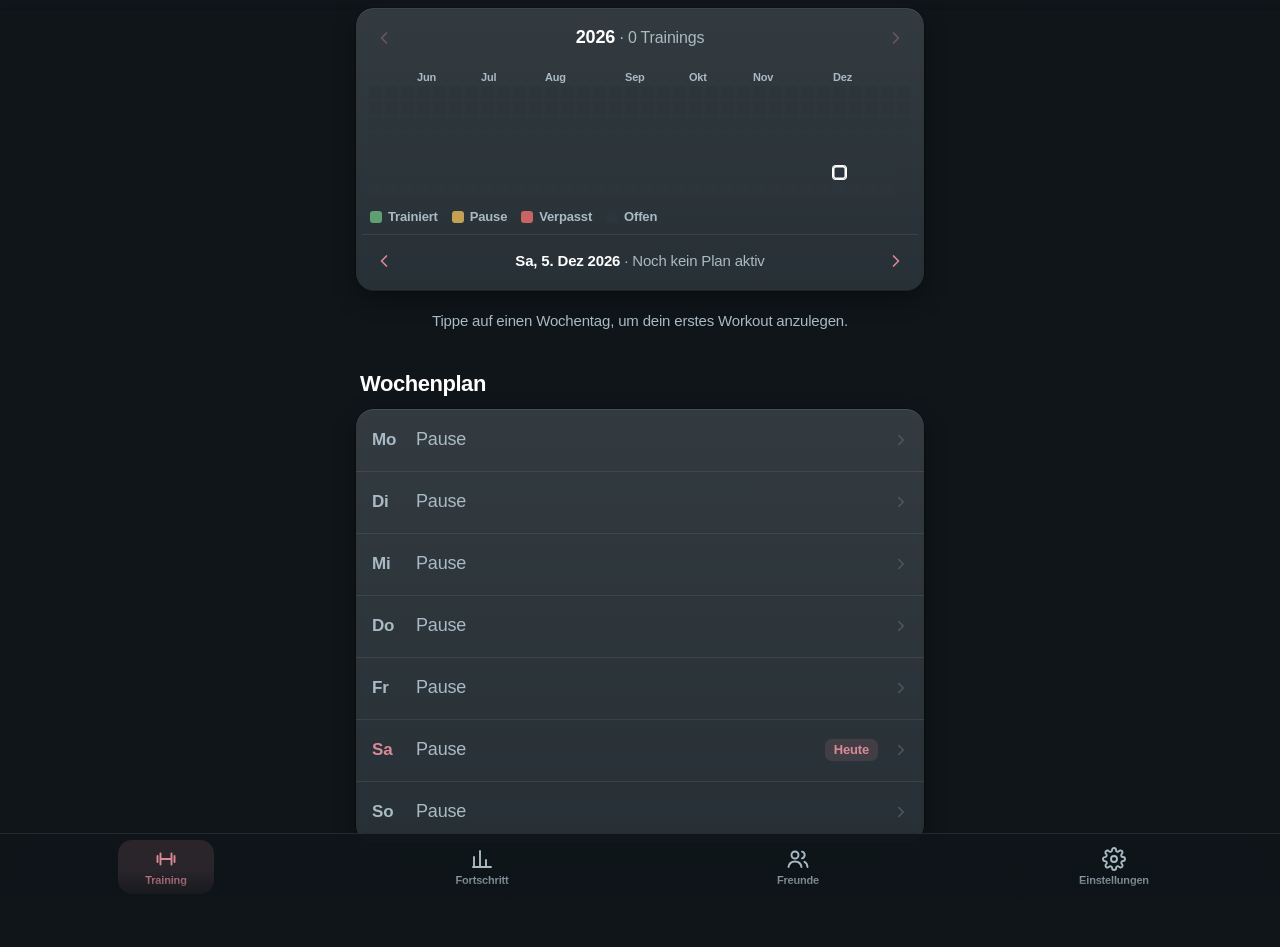
==== index.html @ ae14288f "Gym-App: erste Version (Trainingsplan, Workout, Fortschritt, Freunde, Pausen-Mitteilung) Co-Authored" ====
<!doctype html>
<html lang="de">
<head>
  <meta charset="utf-8">
  <!-- viewport-fit=cover: Inhalt bis unter Notch/Home-Indicator, Abstände per safe-area-inset -->
  <meta name="viewport" content="width=device-width, initial-scale=1, viewport-fit=cover, interactive-widget=resizes-content">
  <title>Gym</title>
  <meta name="description" content="Trainingsplan, Workout-Tracker und Jahresübersicht fürs Fitnessstudio.">
  <meta name="theme-color" content="#0f1519">

  <!-- PWA / iOS -->
  <link rel="manifest" href="manifest.json">
  <meta name="apple-mobile-web-app-capable" content="yes">
  <meta name="mobile-web-app-capable" content="yes">
  <meta name="apple-mobile-web-app-status-bar-style" content="black-translucent">
  <meta name="apple-mobile-web-app-title" content="Gym">
  <link rel="apple-touch-icon" href="icons/apple-touch-icon.png">
  <link rel="icon" type="image/png" sizes="192x192" href="icons/icon-192.png">

  <link rel="stylesheet" href="css/style.css">
</head>
<body>
  <div id="app"></div>
  <div id="sheet" hidden></div>
  <div id="modal" hidden></div>
  <div id="toast" role="status" aria-live="polite"></div>

  <noscript>Diese App braucht JavaScript.</noscript>
  <script type="module" src="js/app.js"></script>
</body>
</html>
---- css/style.css ----
/* =============================================================
   style.css – "Gym": ruhig, präzise, hochwertig (v3)

   Gestaltungsregeln
   - Ein Werkzeug fürs Training, kein Spiel: Neutrale Flächen tragen,
     Farbe nur mit Bedeutung (Weinrot = Hauptaktion, gedämpftes
     Grün/Ocker/Rot = Tagesstatus, Bernstein = Streak).
   - Glas mit feiner heller Lichtkante statt satter Farbflächen.
   - Systemschrift (SF Pro), Gewichte 500/600/700 – nie Heavy.
     Zahlen tabellarisch, damit nichts springt.
   - Bewegung nur mit Zweck: Öffnen aus dem Element, Wischen folgt
     dem Finger. Kein Federn, kein Konfetti.
   - Dynamic Type (rem), Tippflächen ≥ 44 pt, Reduced Motion beachtet.
   ============================================================= */

/* ---------- Tokens ---------- */
:root {
  --bg: #0f1519;
  --surface: #222b31;
  --surface-2: #2e383f;
  --border: #2e3a41;          /* Button-Unterkanten, Rahmen von Eingaben */
  --border-strong: #4a5a63;
  --hairline: rgba(255, 255, 255, 0.09);
  --separator: rgba(255, 255, 255, 0.08);
  --card-light: inset 0 1px 0 rgba(255, 255, 255, 0.11), inset 0 -1px 0 rgba(0, 0, 0, 0.22), 0 0 0 0.5px rgba(0, 0, 0, 0.45), 0 8px 24px rgba(0, 0, 0, 0.32);
  --glass-card: linear-gradient(180deg, rgba(255, 255, 255, 0.075), rgba(255, 255, 255, 0.025)), var(--surface);
  --text: #ffffff;
  --muted: #a9bac4;           /* 8,0:1 auf --surface */
  --placeholder: #8da0ab;

  --accent: #d98a97;          /* mattes Altrosa: Text/Linien/Icons, 6,2:1 auf --surface */
  --accent-fill: #8a3342;     /* mattes Weinrot: Hauptaktionen (weiße Schrift 8:1) */
  --accent-lip: #5e1f2b;      /* Unterkante */
  --accent-soft: rgba(217, 138, 151, 0.14);
  --on-accent: #ffffff;

  --streak: #d99a4e;
  --streak-lip: #a8743a;
  --freeze: #7fa9cf;
  --green: #5f9f72;
  --green-lip: #4a805b;
  --yellow: #c4a052;
  --red: #c86464;
  --empty: #2b353b;

  --font: -apple-system, BlinkMacSystemFont, "SF Pro Text", "Helvetica Neue", Arial, sans-serif;
  --font-num: -apple-system, BlinkMacSystemFont, "SF Pro Display", "Helvetica Neue", Arial, sans-serif;

  --cell: 13px;
  --radius: 12px;
  --radius-lg: 18px;
  --tap: 44px;
  --margin: 16px;
  --display-radius: 46px;
  --ease-out: cubic-bezier(0.23, 1, 0.32, 1);
  --ease-drawer: cubic-bezier(0.32, 0.72, 0, 1);
  --ease-bounce: cubic-bezier(0.34, 1.56, 0.64, 1);

  --safe-top: env(safe-area-inset-top, 0px);
  --safe-bottom: env(safe-area-inset-bottom, 0px);
  color-scheme: dark;
}
@media (prefers-contrast: more) {
  :root { --muted: #d6e0e6; --border: #6a7f8a; --separator: #556670; }
}

/* ---------- Grundlagen ---------- */
html { font-size: 17px; font: -apple-system-body; } /* Dynamic Type auf iOS */
* { box-sizing: border-box; -webkit-tap-highlight-color: transparent; }
html, body { margin: 0; background: var(--bg); color: var(--text); -webkit-text-size-adjust: 100%; overscroll-behavior-x: none; overscroll-behavior-y: auto; overflow-x: clip; }
body { font-family: var(--font); font-size: 1rem; font-weight: 500; line-height: 1.3; letter-spacing: -0.01em; min-height: 100dvh; touch-action: manipulation; }
button, input { font: inherit; color: inherit; letter-spacing: inherit; }
button { background: none; border: 0; padding: 0; cursor: pointer; }
button:disabled { opacity: 0.35; cursor: default; }
button, label.btn, .cell { -webkit-user-select: none; user-select: none; -webkit-touch-callout: none; touch-action: manipulation; }
input { font-size: max(16px, 1rem); caret-color: var(--accent); }
::selection { background: var(--accent-soft); color: var(--text); }
:focus-visible { outline: 2px solid var(--accent); outline-offset: 2px; }
h1, h2, h3, p { margin: 0; }
svg { flex-shrink: 0; }
.muted { color: var(--muted); }
.small { font-size: 0.882rem; }
.center-text { text-align: center; }
.hint { color: var(--muted); font-size: 0.882rem; text-align: center; padding: 4px 8px 16px; }
#app { position: relative; z-index: 1; background: var(--bg); min-height: 100dvh; transition: transform 220ms var(--ease-out); }
/* Vorheriger Bildschirm unter der App, während vom Rand zurückgewischt wird */
.under { position: fixed; inset: 0; z-index: 0; overflow: hidden; background: var(--bg); pointer-events: none; }
/* Offenes Fenster: Seite dahinter scrollt nicht mit */
html.sheet-open, html.sheet-open body, html.edge-lock, html.edge-lock body { overflow: hidden; }
#app.edge-dragging { transition: none; clip-path: inset(0 round var(--display-radius)); }
#app[style*="translateX"] { clip-path: inset(0 round var(--display-radius)); }

/* Bildschirmränder verschwimmen weich statt harter Balken */
body::before, body::after { content: ""; position: fixed; left: 0; right: 0; z-index: 9; pointer-events: none; }
body::before {
  top: 0; height: calc(var(--safe-top) + 10px);
  background: linear-gradient(to bottom, rgba(15, 21, 25, 0.92) 40%, rgba(15, 21, 25, 0));
  -webkit-backdrop-filter: blur(8px); backdrop-filter: blur(8px);
  -webkit-mask-image: linear-gradient(to bottom, #000 50%, transparent); mask-image: linear-gradient(to bottom, #000 50%, transparent);
}
body::after { bottom: 0; height: calc(var(--safe-bottom) + 30px); z-index: 4; background: linear-gradient(to top, rgba(15, 21, 25, 0.85), rgba(15, 21, 25, 0)); }

/* ---------- Layout ---------- */
.content { padding: 8px var(--margin) calc(32px + var(--safe-bottom)); max-width: 600px; margin: 0 auto; }
.content.no-title { padding-top: calc(var(--safe-top) + 8px); }
.content.has-footer { padding-bottom: calc(118px + var(--safe-bottom)); }
.content.has-footer-lg { padding-bottom: calc(176px + var(--safe-bottom)); }
.content.has-tabbar { padding-bottom: calc(104px + var(--safe-bottom)); }
.content.has-tabbar.has-bar { padding-bottom: calc(176px + var(--safe-bottom)); }

.topbar {
  position: sticky; top: 0; z-index: 5; display: grid; grid-template-columns: 1fr auto 1fr; align-items: center; gap: 8px;
  min-height: calc(62px + var(--safe-top)); padding: var(--safe-top) 14px 0; background: rgba(15, 21, 25, 0.82);
  -webkit-backdrop-filter: blur(20px) saturate(1.6); backdrop-filter: blur(20px) saturate(1.6); border-bottom: 0.5px solid var(--hairline);
}
.topbar-mid { font-weight: 700; font-size: 1.059rem; text-align: center; flex: 1; white-space: nowrap; overflow: hidden; text-overflow: ellipsis; }
.topbar > :first-child { justify-self: start; }
.topbar > :last-child { justify-self: end; }
.topbar-spacer { min-width: 44px; }
.topbar .text-btn { min-width: 96px; }
.topbar .text-btn:last-child { justify-content: flex-end; }

.bottom {
  position: fixed; left: 0; right: 0; bottom: 0; z-index: 5; display: flex; flex-direction: column; gap: 10px;
  padding: 14px var(--margin) calc(10px + var(--safe-bottom)); background: rgba(15, 21, 25, 0.86);
  -webkit-backdrop-filter: blur(20px) saturate(1.6); backdrop-filter: blur(20px) saturate(1.6); border-top: 0.5px solid var(--hairline);
}
.bottom > * { width: 100%; max-width: 568px; margin: 0 auto; }

/* Karten: Rand statt Schatten */
.card, .week, .ex-row, .tile, .sum-list, .stats div {
  background: var(--glass-card); border: 0; border-radius: var(--radius-lg); box-shadow: var(--card-light);
}
.card { padding: 16px; margin-bottom: 16px; }
.card-head { display: flex; align-items: baseline; justify-content: space-between; gap: 8px; margin-bottom: 12px; flex-wrap: wrap; }
.card-head h2 { font-size: 1.176rem; font-weight: 700; letter-spacing: -0.02em; }
.section-title, .group-header { font-size: 1.294rem; font-weight: 700; letter-spacing: -0.02em; color: var(--text); margin: 24px 4px 10px; }
.section-title.first { margin: 0 0 10px; }
.label { display: block; font-size: 0.824rem; font-weight: 600; color: var(--muted); margin: 16px 4px 8px; }

/* ---------- Buttons: Glas mit weißer Lichtkante ----------
   Hebt sich durch Licht vom Hintergrund ab (helle Kante oben links,
   Gegenschein unten rechts), nicht durch eine 3D-Unterkante.
   Beim Tippen: leicht größer + Aufleuchten an der Fingerstelle (--x/--y). */
.btn, .more-toggle, .chip, .active-bar {
  position: relative; isolation: isolate;
  transition: transform 260ms var(--ease-out), box-shadow 220ms ease, filter 160ms ease;
}
.btn {
  display: inline-flex; align-items: center; justify-content: center; gap: 8px;
  min-height: 48px; padding: 0 20px; border-radius: 999px;
  font-weight: 600; font-size: 1.059rem; letter-spacing: -0.01em; color: var(--text);
  background: linear-gradient(180deg, rgba(255, 255, 255, 0.12), rgba(255, 255, 255, 0.04));
  box-shadow: inset 0 1px 1px rgba(255, 255, 255, 0.14), 0 8px 22px rgba(0, 0, 0, 0.35);
}
/* Lichtkante: 1-px-Verlaufsrand */
.btn::before, .more-toggle::before, .chip::before, .active-bar::before {
  content: ""; position: absolute; inset: 0; border-radius: inherit; padding: 1px; pointer-events: none;
  background: linear-gradient(145deg, rgba(255, 255, 255, 0.55) 0%, rgba(255, 255, 255, 0.12) 28%, rgba(255, 255, 255, 0.03) 55%, rgba(255, 255, 255, 0.08) 78%, rgba(255, 255, 255, 0.32) 100%);
  -webkit-mask: linear-gradient(#000 0 0) content-box, linear-gradient(#000 0 0); -webkit-mask-composite: xor;
          mask: linear-gradient(#000 0 0) content-box exclude, linear-gradient(#000 0 0);
}
/* Aufleuchten an der Fingerstelle */
.btn::after, .more-toggle::after, .chip::after, .active-bar::after {
  content: ""; position: absolute; inset: 0; border-radius: inherit; pointer-events: none; opacity: 0;
  background: radial-gradient(circle at var(--x, 50%) var(--y, 50%), rgba(255, 255, 255, 0.26), rgba(255, 255, 255, 0.06) 40%, rgba(255, 255, 255, 0) 72%);
  transition: opacity 480ms ease-out;
}
.btn.pressed, .more-toggle.pressed, .chip.pressed, .active-bar.pressed { transform: scale(1.02); transition: transform 140ms var(--ease-out); }
.btn.pressed::after, .more-toggle.pressed::after, .chip.pressed::after, .active-bar.pressed::after { opacity: 1; transition: opacity 60ms ease-out; }
.btn.pressed::before, .more-toggle.pressed::before, .chip.pressed::before { filter: brightness(1.5); }
/* Hauptaktion: Bordeaux-Glas mit derselben weißen Lichtkante */
.btn.primary { color: var(--on-accent); background: linear-gradient(180deg, #974050 0%, var(--accent-fill) 100%);
  box-shadow: inset 0 1px 1px rgba(255, 255, 255, 0.3), 0 8px 22px rgba(0, 0, 0, 0.35); }
.btn.primary.pressed { box-shadow: inset 0 1px 1px rgba(255, 255, 255, 0.4), 0 0 24px rgba(217, 138, 151, 0.28); }
.btn.ghost { background: transparent; box-shadow: none; color: var(--muted); font-size: 1rem; }
.btn.ghost::before { display: none; }
.btn.ghost.pressed { transform: scale(0.97); color: var(--text); }
.btn.nocaps { font-variant-numeric: tabular-nums; }
.btn.danger, .btn.ghost.danger { color: var(--red); }
.btn.big { min-height: 54px; width: 100%; font-size: 1.059rem; }
.btn.full { width: 100%; margin-top: 12px; }
.btn.dashed { width: 100%; background: transparent; box-shadow: inset 0 0 0 1px rgba(255, 255, 255, 0.16); color: var(--accent); margin-top: 12px; }
.btn.dashed::before { display: none; }
.btn.huge { flex-direction: column; width: min(60vw, 230px); aspect-ratio: 1; border-radius: 50%; gap: 4px; }
.huge-time { font-family: var(--font-num); font-size: min(3.8rem, 18vw); font-weight: 700; line-height: 1; letter-spacing: -0.03em; font-variant-numeric: tabular-nums; }
.huge-sub { font-size: 0.941rem; font-weight: 700; }
.modal-actions .btn.danger { background: linear-gradient(180deg, #a84a4a, #8e3b3b); box-shadow: inset 0 1px 1px rgba(255, 255, 255, 0.22), 0 6px 18px rgba(0, 0, 0, 0.3); color: #fff; }

.icon-btn { position: relative; display: inline-flex; align-items: center; justify-content: center; min-width: var(--tap); min-height: var(--tap); border-radius: 50%; color: var(--accent); }
.icon-btn.sm { color: var(--muted); }
.icon-btn:active { background: var(--surface-2); }
.text-btn { position: relative; display: inline-flex; align-items: center; gap: 2px; min-height: var(--tap); padding: 0 8px; color: var(--accent); font-weight: 700; }
.text-btn.muted { color: var(--muted); }
.topbar .text-btn { color: var(--text); border-radius: 14px; }
.topbar .text-btn svg { color: var(--accent); }
.topbar .text-btn:active, .topbar .text-btn.pressed { background: var(--surface-2); }
.row { display: flex; gap: 10px; }
.row > .btn { flex: 1; }
.row.wide { width: 100%; }
.bottom .row .btn.ghost { font-size: 0.824rem; padding: 0 4px; }

/* ---------- Eingaben ---------- */
.input {
  width: 100%; min-height: 50px; padding: 0 16px; background: var(--surface); border: 1px solid var(--hairline);
  border-radius: var(--radius); font-weight: 700; outline: none; -webkit-appearance: none; appearance: none;
}
.input::placeholder { color: var(--placeholder); }
.input:focus { border-color: rgba(217, 138, 151, 0.6); }
.big-input { font-size: 1.176rem; font-weight: 700; min-height: 54px; }

/* ---------- Tab-Leiste ---------- */
.tabbar {
  position: fixed; left: 0; right: 0; bottom: 0; z-index: 7; display: flex; justify-content: space-around; gap: 4px;
  padding: 6px 10px calc(6px + var(--safe-bottom)); background: rgba(15, 21, 25, 0.82);
  -webkit-backdrop-filter: blur(24px) saturate(1.7); backdrop-filter: blur(24px) saturate(1.7); border-top: 0.5px solid var(--hairline);
}
.tab {
  position: relative; display: flex; flex-direction: column; align-items: center; justify-content: center; gap: 2px;
  flex: 1; max-width: 96px; height: 54px; border-radius: 14px;
  color: var(--muted); font-size: 0.647rem; font-weight: 600; transition: transform 90ms ease-out, color 150ms ease;
}
.tab svg { width: 24px; height: 24px; stroke-width: 1.9; }
.tab.on { color: var(--accent); background: var(--accent-soft); }
.tab.pressed { transform: scale(0.95); }
.has-tabbar ~ .active-bar { bottom: calc(80px + var(--safe-bottom)); }

/* Segment-Schalter */
.filter-row { display: flex; justify-content: center; margin: 4px 0 16px; }
.seg-wrap { display: inline-flex; gap: 2px; padding: 3px; border-radius: 12px; background: rgba(118, 118, 128, 0.2); }
.seg-item { min-height: 36px; padding: 0 16px; border-radius: 9px; color: var(--muted); font-weight: 700; font-size: 0.882rem; transition: background-color 150ms ease, color 150ms ease; }
.seg-item.on { color: var(--text); background: #5a646b; box-shadow: 0 3px 8px rgba(0, 0, 0, 0.25), inset 0 0.5px 0 rgba(255, 255, 255, 0.15); }

/* ---------- Streak ---------- */
.flame { position: relative; display: inline-block; flex: none; }
.flame img { width: 100%; height: 100%; display: block; filter: drop-shadow(0 4px 10px rgba(0, 0, 0, 0.35)) saturate(0.9); }
.flame.dim img { filter: grayscale(1) brightness(0.7); }
.flame .spark { display: none; }
.flame-mini { display: block; width: 18px; height: 18px; }

.streak-card { padding: 16px; }
.streak-top { display: flex; align-items: center; gap: 12px; }
.streak-flame { margin: -2px 0; }
.streak-num { display: flex; flex-direction: column; gap: 2px; }
.streak-count { font-family: var(--font-num); font-size: 2.4rem; font-weight: 700; line-height: 1; letter-spacing: -0.03em; color: var(--text); font-variant-numeric: tabular-nums; }
.streak-card.pending .streak-count, .streak-card.t0 .streak-count { color: var(--muted); }
.streak-label { display: flex; align-items: center; gap: 8px; font-weight: 600; color: var(--muted); font-size: 0.941rem; }
.tier-pill { font-size: 0.706rem; font-weight: 600; padding: 2px 8px; border-radius: 6px; color: var(--streak); background: rgba(217, 154, 78, 0.12); }
.streak-card.pending .tier-pill, .streak-card.t0 .tier-pill { background: var(--surface-2); color: var(--muted); }
.streak-status { margin: 12px 2px 14px; font-size: 0.941rem; color: var(--text); font-weight: 500; }
.streak-card.pending .streak-status { color: var(--streak); }
.streak-week { display: grid; grid-template-columns: repeat(7, 1fr); gap: 4px; padding: 12px 0; margin-bottom: 12px; border-top: 0.5px solid var(--separator); border-bottom: 0.5px solid var(--separator); }
.wk { display: flex; flex-direction: column; align-items: center; gap: 6px; }
.wk-l { font-size: 0.706rem; color: var(--muted); font-weight: 600; }
.wk-dot { width: 26px; height: 26px; border-radius: 50%; display: grid; place-items: center; background: var(--surface-2); color: #1a1f22; }
.wk-dot svg { width: 14px; height: 14px; stroke-width: 2.6; }
.wk-done .wk-dot, .wk-rest .wk-dot { background: var(--streak); }
.wk-frozen .wk-dot { background: rgba(127, 169, 207, 0.16); color: var(--freeze); }
.wk-missed .wk-dot { background: transparent; box-shadow: inset 0 0 0 1.5px var(--red); }
.wk-pending .wk-dot { background: transparent; box-shadow: inset 0 0 0 1.5px var(--streak); }
.streak-foot { display: flex; align-items: center; gap: 14px; }
.streak-next { flex: 1; display: flex; flex-direction: column; gap: 8px; font-size: 0.824rem; color: var(--muted); font-weight: 500; font-variant-numeric: tabular-nums; }
.streak-next .bar { height: 4px; border-radius: 2px; background: var(--surface-2); overflow: hidden; }
.streak-next .bar i { display: block; height: 100%; border-radius: 2px; background: var(--streak); }
.streak-shields { display: flex; align-items: center; gap: 4px; font-size: 0.706rem; color: var(--muted); font-weight: 600; }
.shield { width: 24px; height: 24px; border-radius: 7px; display: grid; place-items: center; color: var(--border-strong); background: var(--surface-2); }
.shield.on { color: var(--freeze); background: rgba(127, 169, 207, 0.16); }

/* ---------- Startseite ---------- */
.today-card { padding: 18px 16px 12px; }
.today-card:not(.rest) { box-shadow: inset 0 0 0 1px rgba(217, 138, 151, 0.32), var(--card-light); background: linear-gradient(180deg, rgba(138, 51, 66, 0.24), rgba(138, 51, 66, 0.05) 60%), var(--glass-card); }
.today-title { font-size: 1.53rem; font-weight: 700; line-height: 1.15; letter-spacing: -0.025em; }
.today-card p { margin: 4px 0 14px; }
.today-card.rest p { margin-bottom: 6px; }
.home.enter > * { animation: rise-in 480ms var(--ease-out) both; }
.home.enter > *:nth-child(2) { animation-delay: 60ms; } .home.enter > *:nth-child(3) { animation-delay: 120ms; }
.home.enter > *:nth-child(4) { animation-delay: 170ms; } .home.enter > *:nth-child(5) { animation-delay: 210ms; }
@keyframes rise-in { from { opacity: 0; transform: translateY(8px); } }

/* Jahresraster: Monate × Tage, volle Farbflächen */
.year { padding: 14px 14px 8px; }
.year-head { display: flex; align-items: center; justify-content: space-between; font-size: 0.941rem; color: var(--muted); margin: -6px -8px 8px; }
.year-head b { color: var(--text); font-size: 1.059rem; font-weight: 700; }
.year-head .icon-btn, .year-info .icon-btn { color: var(--accent); }
.year-scroll { overflow-x: auto; -webkit-overflow-scrolling: touch; scrollbar-width: none; padding: 2px; margin: 0 -2px; }
.year-scroll::-webkit-scrollbar { display: none; }
.year-months { display: grid; column-gap: 3px; font-size: 0.647rem; color: var(--muted); font-weight: 700; height: 16px; width: max-content; }
.year-months span { white-space: nowrap; }
.year-grid { display: grid; grid-auto-flow: column; grid-template-rows: repeat(7, var(--cell)); grid-auto-columns: var(--cell); gap: 3px; width: max-content; }
.cell { width: var(--cell); height: var(--cell); border-radius: 3px; background: var(--empty); padding: 0; position: relative; }
.cell.out { visibility: hidden; }
.s-done { background: var(--green) !important; }
.s-rest { background: var(--yellow) !important; }
.s-missed { background: var(--red) !important; }
.s-open, .s-future, .s-none { background: var(--empty); }
.cell.is-today { box-shadow: inset 0 0 0 1.5px #fff, 0 0 0 1px #fff; }
.cell.sel { box-shadow: inset 0 0 0 1.5px #fff, 0 0 0 1.5px var(--accent); z-index: 1; }
.legend { display: flex; flex-wrap: wrap; gap: 4px 14px; margin-top: 12px; font-size: 0.765rem; color: var(--muted); font-weight: 600; }
.legend span { display: inline-flex; align-items: center; gap: 6px; }
.legend i { width: 12px; height: 12px; border-radius: 3px; display: inline-block; }
.year-info { display: flex; align-items: center; gap: 4px; margin: 8px -8px 0; border-top: 0.5px solid var(--separator); padding-top: 4px; }
.year-info-text { flex: 1; font-size: 0.882rem; color: var(--muted); text-align: center; }
.year-info-text b { color: var(--text); }

/* Wochenplan */
.week { overflow: hidden; }
.day { position: relative; display: flex; align-items: center; gap: 14px; width: 100%; min-height: 62px; padding: 8px 14px 8px 16px; text-align: left; }
.day + .day::before { content: ""; position: absolute; top: 0; left: 0; right: 0; border-top: 0.5px solid var(--separator); }
.day:active, .day.pressed { background: var(--surface-2); }
.day-short { width: 30px; font-weight: 700; color: var(--muted); }
.day-main { flex: 1; display: flex; flex-direction: column; min-width: 0; }
.day-title { font-size: 1.059rem; font-weight: 600; overflow: hidden; text-overflow: ellipsis; }
.day.rest .day-title { color: var(--muted); font-weight: 500; }
.day-sub { font-size: 0.824rem; color: var(--muted); }
.day.today .day-short { color: var(--accent); }
.today-pill { font-size: 0.765rem; font-weight: 600; color: var(--accent); background: var(--accent-soft); padding: 3px 9px; border-radius: 7px; }
.chev { color: var(--border-strong); display: flex; }
.day-check { color: var(--green); display: flex; }

/* Leiste "Workout läuft" */
.active-bar {
  position: fixed; left: 12px; right: 12px; bottom: calc(12px + var(--safe-bottom)); z-index: 6; max-width: 576px; margin: 0 auto;
  display: flex; align-items: center; gap: 12px; min-height: 58px; padding: 8px 20px; border-radius: 999px;
  background: linear-gradient(180deg, #974050, var(--accent-fill)); color: #fff; font-weight: 700; text-align: left; box-shadow: inset 0 1px 1px rgba(255, 255, 255, 0.3), 0 10px 28px rgba(0, 0, 0, 0.5);
}
.active-bar-text { flex: 1; font-variant-numeric: tabular-nums; line-height: 1.25; }
.active-bar-cta { font-weight: 700; }
.pulse { width: 10px; height: 10px; border-radius: 50%; background: #fff; animation: pulse 1.6s infinite; }
@keyframes pulse { 50% { opacity: 0.3; } }

/* ---------- Sheets, Dialoge, Toast ---------- */
#sheet, #modal { position: fixed; inset: 0; z-index: 20; }
#modal { z-index: 30; }
.backdrop { position: absolute; inset: 0; background: rgba(0, 0, 0, 0.6); animation: fade 0.2s; }
.sheet-panel {
  position: absolute; left: 0; right: 0; bottom: 0; max-height: 88dvh; overflow-y: auto; overscroll-behavior: contain;
  padding: 8px var(--margin) calc(16px + var(--safe-bottom)); background: linear-gradient(180deg, rgba(255, 255, 255, 0.08), rgba(255, 255, 255, 0.02) 140px), var(--surface); border: 0;
  box-shadow: inset 0 1px 0 rgba(255, 255, 255, 0.14), 0 -10px 40px rgba(0, 0, 0, 0.4);
  border-radius: 28px 28px 0 0; animation: up 420ms var(--ease-drawer); max-width: 600px; margin: 0 auto;
  transition: transform 320ms var(--ease-drawer); touch-action: pan-y;
}
.sheet-panel.from-origin { animation: none; }
.sheet-panel.dragging { transition: none; }
#sheet.closing { pointer-events: none; }
#sheet.closing:not(.to-origin) .sheet-panel { transform: translateY(100%) !important; transition: transform 240ms var(--ease-out); }
#sheet.closing .backdrop { opacity: 0; transition: opacity 240ms ease; }
.grabber { width: 36px; height: 5px; border-radius: 3px; background: var(--border-strong); margin: 0 auto 6px; }
.sheet-bar { display: flex; align-items: center; gap: 12px; margin: 0 -4px 16px; }
.sheet-bar .sheet-title { margin: 0; flex: 1; min-width: 0; }
.sheet-title { font-size: 1.294rem; font-weight: 700; margin: 4px 2px 14px; letter-spacing: -0.02em; }

/* ---------- Glas-Knöpfe in Fenstern (iOS-26-Stil) ----------
   Runder Knopf (X / Zurück) und Pille für Text- oder Icon-Gruppen:
   rauchgraues Glas, feine helle Kante oben, weiches Weiß als Icon-Farbe. */
.glass-circle, .glass-pill {
  position: relative; display: inline-flex; align-items: center; justify-content: center; flex-shrink: 0;
  height: 44px; color: #ecebe6; border-radius: 999px;
  background: linear-gradient(180deg, rgba(255, 255, 255, 0.13), rgba(255, 255, 255, 0.08));
  -webkit-backdrop-filter: blur(16px) saturate(1.5); backdrop-filter: blur(16px) saturate(1.5);
  box-shadow: inset 0 1px 0 rgba(255, 255, 255, 0.16), inset 0 -1px 0 rgba(0, 0, 0, 0.25), 0 0 0 0.5px rgba(0, 0, 0, 0.5), 0 4px 14px rgba(0, 0, 0, 0.28);
  transition: transform 160ms var(--ease-out), background-color 160ms ease;
}
.glass-circle { width: 44px; }
.glass-circle svg { width: 22px; height: 22px; stroke-width: 1.9; }
.glass-pill { padding: 0 4px; gap: 2px; }
.glass-pill > button { height: 44px; min-width: 44px; padding: 0 14px; border-radius: 999px; color: inherit; font-weight: 700; display: inline-flex; align-items: center; justify-content: center; }
.glass-circle.pressed, .glass-circle:active { transform: scale(1.06); background-color: rgba(255, 255, 255, 0.06); }
.glass-pill > button.pressed, .glass-pill > button:active { background: rgba(255, 255, 255, 0.1); }
.sheet-list { margin: 0 0 18px; padding: 0 0 0 16px; list-style: none; counter-reset: n; background: rgba(255, 255, 255, 0.05); box-shadow: inset 0 1px 0 rgba(255, 255, 255, 0.08); border-radius: var(--radius); }
.sheet-list li { display: flex; align-items: center; justify-content: space-between; gap: 12px; min-height: 46px; padding: 10px 16px 10px 0; counter-increment: n; }
.sheet-list li + li { border-top: 0.5px solid var(--separator); }
.sheet-list li::before { content: counter(n); color: var(--muted); width: 18px; font-weight: 700; }
.sheet-list li span:first-of-type { flex: 1; }
.sheet-list .muted { font-size: 0.882rem; }
.sheet-actions { display: flex; flex-direction: column; gap: 6px; }
.modal-panel {
  position: absolute; left: 28px; right: 28px; top: 50%; transform: translateY(-50%); max-width: 320px; margin: 0 auto;
  padding: 22px 18px 14px; text-align: center; background: var(--glass-card); border: 0; box-shadow: var(--card-light); border-radius: 26px; animation: pop 0.22s var(--ease-out);
}
.modal-panel h3 { font-size: 1.176rem; font-weight: 700; margin-bottom: 6px; }
.modal-panel p { color: var(--muted); font-size: 0.882rem; }
.modal-actions { display: flex; gap: 10px; margin-top: 18px; }
.modal-actions .btn { flex: 1; padding: 0 10px; }
@keyframes fade { from { opacity: 0; } }
@keyframes up { from { transform: translateY(100%); } }
@keyframes pop { from { opacity: 0; transform: translateY(-50%) scale(0.94); } }
#toast {
  position: fixed; left: 50%; top: calc(14px + var(--safe-top)); z-index: 40; transform: translate(-50%, -12px); opacity: 0; pointer-events: none;
  transition: transform 0.2s, opacity 0.2s; background: var(--surface-2); border: 1px solid var(--hairline); padding: 10px 18px; border-radius: 16px;
  font-size: 0.882rem; font-weight: 700; max-width: 90vw;
}
#toast.show { transform: translate(-50%, 0); opacity: 1; }
#toast:empty { display: none; }

/* ---------- Plan-Editor & Suche ---------- */
.ex-list { list-style: none; margin: 0; padding: 0; display: flex; flex-direction: column; gap: 10px; }
.ex-row { padding: 8px 8px 12px 16px; }
.ex-row-top { display: flex; align-items: center; justify-content: space-between; gap: 4px; }
.ex-row-name { font-weight: 600; flex: 1; min-width: 0; }
.ex-row-move { display: flex; }
.ex-row-controls { display: flex; flex-wrap: wrap; gap: 8px; margin-top: 4px; padding-right: 8px; }
.stepper { position: relative; flex: 1 1 140px; display: flex; align-items: center; background: rgba(0, 0, 0, 0.22); border: 1px solid var(--hairline); border-radius: var(--radius); }
.stepper button { position: relative; flex-shrink: 0; width: 44px; height: 44px; color: var(--accent); border-radius: 12px; }
.stepper button:active:not(:disabled), .stepper button.pressed { background: var(--surface-2); }
.stepper-mid { flex: 1; display: flex; flex-direction: column; align-items: center; line-height: 1.15; }
.stepper-label { font-size: 0.647rem; color: var(--muted); font-weight: 700; }
.stepper-val { font-family: var(--font-num); font-weight: 700; font-size: 1.059rem; }
.search-bar { position: sticky; top: calc(54px + var(--safe-top)); z-index: 4; display: flex; align-items: center; gap: 8px; padding: 8px var(--margin) 10px; background: var(--bg); color: var(--muted); }
.results { display: flex; flex-direction: column; padding-top: 0; }
.result { position: relative; display: flex; flex-direction: column; align-items: flex-start; text-align: left; min-height: 58px; padding: 9px 16px; background: var(--surface); border-left: 1px solid var(--hairline); border-right: 1px solid var(--hairline); }
.results > .result:first-child { border-top: 1px solid var(--hairline); border-top-left-radius: var(--radius-lg); border-top-right-radius: var(--radius-lg); }
.result + .result { border-top: 0.5px solid var(--separator); }
.result:active { background: var(--surface-2); }
.result-name { font-weight: 600; }
.result-sub { font-size: 0.824rem; color: var(--muted); font-weight: 700; }
.result.create { flex-direction: row; align-items: center; gap: 10px; color: var(--accent); font-weight: 700; border-bottom: 1px solid var(--hairline); border-bottom-left-radius: var(--radius-lg); border-bottom-right-radius: var(--radius-lg); }
.tag { font-size: 0.706rem; font-weight: 700; color: #fff; background: var(--accent-fill); padding: 2px 6px; border-radius: 6px; vertical-align: 2px; }
.chips { display: flex; flex-wrap: wrap; gap: 8px; }
.chip { min-height: 42px; padding: 0 15px; border-radius: 999px; background: linear-gradient(180deg, rgba(255, 255, 255, 0.11), rgba(255, 255, 255, 0.04)); font-weight: 600; font-size: 0.882rem; }
.chip.on { background: linear-gradient(180deg, #974050, var(--accent-fill)); color: #fff; box-shadow: 0 6px 18px rgba(0, 0, 0, 0.3); }
.chip.sec.on { background: var(--accent-soft); color: var(--accent); box-shadow: inset 0 0 0 1.5px var(--accent); }

/* ---------- Workout ---------- */
.progress { height: 4px; margin: 10px var(--margin) 0; border-radius: 2px; background: var(--surface-2); overflow: hidden; }
.progress div { height: 100%; background: var(--accent); border-radius: 2px; transition: width 0.4s var(--ease-out); }
.workout { text-align: center; }
.ex-name { font-size: 1.53rem; font-weight: 700; line-height: 1.15; letter-spacing: -0.02em; }
.ex-muscles { color: var(--muted); font-size: 0.882rem; margin-top: 4px; }
.body-img { position: relative; width: min(100%, 290px); margin: 6px auto 0; aspect-ratio: 1050 / 918; }
.body-img img { display: block; width: 100%; height: 100%; }
.hl { position: absolute; inset: 0; mix-blend-mode: multiply; pointer-events: none; -webkit-mask-size: 100% 100%; mask-size: 100% 100%; -webkit-mask-repeat: no-repeat; mask-repeat: no-repeat; }
.hl.pri { background: #a3485a; }
.hl.sec { background: #d4aab1; }
/* Schwarzer Bildgrund verschmilzt mit jedem Hintergrund */
.body-img img { mix-blend-mode: lighten; }
.set-head { display: flex; align-items: center; justify-content: center; gap: 12px; margin-top: 10px; }
.set-label { font-size: 1.118rem; font-weight: 600; }
.dots { display: flex; gap: 6px; }
.dots i { width: 10px; height: 10px; border-radius: 50%; background: var(--surface-2); }
.dots i.done { background: var(--accent); }
.dots i.skip { background: transparent; box-shadow: inset 0 0 0 2px var(--border-strong); }
.dots i.now { background: #fff; }
.last { color: var(--muted); font-size: 0.941rem; margin-top: 6px; }
.last b { color: var(--text); font-weight: 700; }
.inputs { display: flex; gap: 10px; margin-top: 14px; }
.field { flex: 1; display: flex; align-items: baseline; justify-content: center; gap: 6px; min-width: 0; background: var(--surface); border: 1px solid var(--hairline); border-radius: var(--radius-lg); padding: 10px 14px; }
.field:focus-within { border-color: rgba(217, 138, 151, 0.6); }
.field input { width: 100%; min-width: 0; background: none; border: 0; outline: none; text-align: right; padding: 0; font-family: var(--font-num); font-size: min(2.5rem, 11vw); font-weight: 700; letter-spacing: -0.02em; }
.field input::placeholder { color: var(--placeholder); }
.field span { color: var(--muted); font-size: 0.882rem; font-weight: 700; min-width: 34px; text-align: left; }
.today-sets { margin-top: 12px; font-size: 0.882rem; color: var(--muted); }
.center-col { display: flex; flex-direction: column; align-items: center; gap: 24px; min-height: calc(100dvh - 90px - var(--safe-top) - var(--safe-bottom)); justify-content: center; }
.center-col > .muted { display: flex; align-items: center; gap: 6px; }
.center-col > .muted svg { color: var(--accent); }
.custom-rest { display: flex; gap: 10px; width: 100%; max-width: 320px; align-items: flex-start; }
.custom-rest .input { text-align: center; }
.next-up { color: var(--muted); font-size: 0.941rem; text-align: center; }
.next-up b { color: var(--text); }
.ring { position: relative; width: min(70vw, 260px); aspect-ratio: 1; }
.ring svg { width: 100%; height: 100%; transform: rotate(-90deg); }
.ring circle { fill: none; stroke-width: 8; }
.ring-bg { stroke: var(--surface-2); }
.ring-fg { stroke: var(--accent); stroke-linecap: round; transition: stroke-dashoffset 0.25s linear; }
.countdown { position: absolute; inset: 0; display: flex; align-items: center; justify-content: center; font-family: var(--font-num); font-size: min(4.4rem, 19vw); font-weight: 700; letter-spacing: -0.03em; font-variant-numeric: tabular-nums; }
.sum-title { font-size: 1.53rem; font-weight: 700; margin-top: 10px; letter-spacing: -0.02em; }
.stats { display: grid; grid-template-columns: repeat(3, 1fr); gap: 8px; margin: 18px 0; }
.stats div { padding: 14px 6px; text-align: center; display: flex; flex-direction: column; gap: 2px; }
.stats b { font-family: var(--font-num); font-size: 1.176rem; font-weight: 700; font-variant-numeric: tabular-nums; }
.stats span { font-size: 0.765rem; color: var(--muted); }
.sum-list { list-style: none; margin: 0; padding: 0 0 0 16px; }
.sum-list li { padding: 12px 16px 12px 0; }
.sum-list li + li { border-top: 0.5px solid var(--separator); }
.sum-top { display: flex; justify-content: space-between; align-items: center; gap: 10px; font-weight: 700; }
.sum-sets { font-size: 0.882rem; color: var(--muted); margin-top: 2px; }
.badge { font-size: 0.765rem; font-weight: 700; padding: 3px 9px; border-radius: 9px; white-space: nowrap; }
.badge.ok { background: rgba(95, 159, 114, 0.16); color: #8cc49c; }
.badge.part { background: var(--accent-soft); color: var(--accent); }
.badge.skip { background: var(--surface-2); color: var(--muted); }

/* ---------- Fortschritt ---------- */
.tiles { display: grid; grid-template-columns: 1fr 1fr; gap: 10px; margin-bottom: 16px; }
.tiles.three { grid-template-columns: repeat(3, 1fr); }
.tile { padding: 12px 14px; display: flex; flex-direction: column; gap: 2px; min-width: 0; }
.tile-label { font-size: 0.824rem; color: var(--muted); font-weight: 600; }
.tile-value { font-family: var(--font-num); font-variant-numeric: tabular-nums; font-size: 1.412rem; font-weight: 700; letter-spacing: -0.02em; white-space: nowrap; overflow: hidden; text-overflow: ellipsis; }
.tiles.three .tile-value { font-size: 1.176rem; }
.tile-sub { font-size: 0.765rem; color: var(--muted); }
.delta { display: inline-flex; align-items: center; gap: 2px; color: var(--text); }
.delta svg { width: 12px; height: 12px; }
.delta.up svg { color: var(--green); }
.delta.down svg { color: var(--red); }
.chart { display: block; width: 100%; height: auto; overflow: visible; }
.chart .ax { font-size: 9.5px; fill: #a9bac4; font-family: var(--font); font-weight: 700; }
.chart .hit { cursor: pointer; outline: none; }
.chart.has-sel .hit:not(.sel) path { opacity: 0.45; }
.chart-tip { margin: 8px 2px 0; font-size: 0.824rem; color: var(--muted); min-height: 2.6em; }
.legend-inline { display: inline-flex; align-items: center; gap: 6px; font-size: 0.765rem; color: var(--muted); }
.legend-inline .sw { width: 10px; height: 10px; border-radius: 3px; display: inline-block; }
.legend-inline .sw-plan { margin-left: 6px; }
.sw-done { background: #c47a87; }
.sw-plan { background: rgba(217, 138, 151, 0.25); }
.line-wrap { position: relative; margin-top: 30px; }
.line-wrap .tip { position: absolute; top: -6px; transform: translate(-50%, -100%); white-space: nowrap; pointer-events: none; background: var(--surface-2); border: 1px solid var(--hairline); border-radius: 12px; padding: 6px 10px; font-size: 0.765rem; }
.axis-dates { display: flex; justify-content: space-between; font-size: 0.706rem; color: var(--muted); padding: 0 4px 0 30px; }
.list-card { padding: 14px 6px 6px 16px; }
.list-card .card-head { padding-right: 10px; }
.list-row { position: relative; display: flex; align-items: center; gap: 10px; width: 100%; min-height: 58px; padding: 8px 8px 8px 0; text-align: left; border-radius: 12px; }
.list-row + .list-row::before { content: ""; position: absolute; top: 0; left: 0; right: 0; border-top: 0.5px solid var(--separator); }
.list-row:not(.static):active, .list-row.pressed { background: var(--surface-2); }
.lr-main { flex: 1; min-width: 0; display: flex; flex-direction: column; }
.lr-title { font-weight: 600; white-space: nowrap; overflow: hidden; text-overflow: ellipsis; }
.lr-sub { font-size: 0.824rem; color: var(--muted); }
.lr-value { font-family: var(--font-num); font-variant-numeric: tabular-nums; font-weight: 700; font-size: 1.118rem; white-space: nowrap; text-align: right; }
.lr-value small { font-family: var(--font); font-weight: 700; color: var(--muted); font-size: 0.765rem; }
.lr-value small.up { color: var(--green); }
.spark { flex-shrink: 0; }
.pad { padding: 4px 10px 12px 0; }
.heat-legend { display: flex; align-items: center; gap: 8px; justify-content: center; font-size: 0.765rem; color: var(--muted); margin: 6px 0 14px; }
.heat-legend i { width: 90px; height: 8px; border-radius: 4px; background: linear-gradient(90deg, rgba(163, 72, 90, 0.2), #a3485a); }
.hbars { display: flex; flex-direction: column; gap: 10px; }
.hbar { display: grid; grid-template-columns: minmax(0, 9.5em) 1fr 2.4em; align-items: center; gap: 10px; font-size: 0.882rem; }
.hbar-label { white-space: nowrap; overflow: hidden; text-overflow: ellipsis; }
.hbar-track { height: 12px; border-radius: 6px; background: var(--surface-2); overflow: hidden; }
.hbar-track i { display: block; height: 100%; border-radius: 6px; background: #c47a87; }
.hbar-val { text-align: right; color: var(--muted); font-variant-numeric: tabular-nums; }
.note { margin-top: 14px; font-size: 0.824rem; color: var(--muted); }
.hist-row { display: flex; flex-direction: column; gap: 2px; padding: 10px 10px 10px 0; }
.hist-row + .hist-row { border-top: 0.5px solid var(--separator); }
.hist-date { font-size: 0.824rem; color: var(--muted); }
.hist-sets { font-variant-numeric: tabular-nums; }
.empty { text-align: center; padding: 34px 22px; display: flex; flex-direction: column; align-items: center; gap: 10px; margin-top: 30px; }
.empty-icon { width: 60px; height: 60px; border-radius: 20px; display: grid; place-items: center; background: var(--accent-soft); color: var(--accent); }
.empty h2 { font-size: 1.294rem; font-weight: 700; }
.more-toggle {
  position: relative; display: flex; align-items: center; justify-content: center; gap: 6px; margin: 4px auto 20px; min-height: 46px; padding: 0 22px;
  border-radius: 999px; background: linear-gradient(180deg, rgba(255, 255, 255, 0.12), rgba(255, 255, 255, 0.04));
  box-shadow: inset 0 1px 1px rgba(255, 255, 255, 0.14), 0 8px 22px rgba(0, 0, 0, 0.35); font-weight: 700; font-size: 1rem;
}
.more-toggle svg { transition: transform 300ms var(--ease-out); color: var(--accent); }
.more-toggle.open svg { transform: rotate(180deg); }
.more-box { display: grid; grid-template-rows: 0fr; transition: grid-template-rows 420ms var(--ease-drawer); }
.more-box.open { grid-template-rows: 1fr; }
.more-inner { overflow: hidden; min-height: 0; }
.more-box:not(.open) .more-inner > * { visibility: hidden; transition: visibility 0s 420ms; }
.fact-hero { display: flex; flex-direction: column; gap: 2px; margin-bottom: 14px; }
.fact-big { font-family: var(--font-num); font-size: 2rem; font-weight: 700; letter-spacing: -0.03em; color: var(--text); font-variant-numeric: tabular-nums; }
.facts { display: grid; grid-template-columns: 1fr 1fr; gap: 10px; }
.facts .tile { background: var(--bg); }
.facts .tile-value { font-family: var(--font); font-weight: 700; font-size: 1.059rem; white-space: normal; line-height: 1.2; }

/* ---------- Einstellungen ---------- */
.card .btn.big + .btn.big, .card .btn.big + .file-btn { margin-top: 6px; }
.file-btn { cursor: pointer; }
.plain-list { list-style: none; margin: 0; padding: 0; }
.plain-list li { display: flex; align-items: center; justify-content: space-between; gap: 8px; padding: 8px 0; }
.plain-list li + li { border-top: 0.5px solid var(--separator); }
.card p.small + .btn { margin-top: 14px; }

/* ---------- Feier ---------- */
.celebrate { position: fixed; inset: 0; z-index: 50; display: grid; place-items: center; background: var(--bg); opacity: 0; transition: opacity 220ms ease; }
.celebrate.in { opacity: 1; }
.celebrate.out { opacity: 0; transition-duration: 180ms; }
.cel-glow { position: absolute; inset: 0; background: radial-gradient(45% 30% at 50% 36%, rgba(217, 154, 78, 0.12), transparent 70%); }
.cel-glow.t3 { background: radial-gradient(45% 30% at 50% 36%, rgba(200, 100, 100, 0.12), transparent 70%); }
.cel-glow.t4 { background: radial-gradient(45% 30% at 50% 36%, rgba(127, 169, 207, 0.12), transparent 70%); }
.cel-body { position: relative; display: flex; flex-direction: column; align-items: center; text-align: center; padding: 24px; width: min(100%, 360px); }
.cel-flame { transform: translateY(12px); opacity: 0; transition: transform 600ms var(--ease-out), opacity 400ms ease; }
.celebrate.in .cel-flame { transform: none; opacity: 1; }
.cel-count { font-family: var(--font-num); font-size: 4.5rem; font-weight: 700; letter-spacing: -0.04em; line-height: 1; margin-top: 8px; color: var(--text); font-variant-numeric: tabular-nums; }
.cel-title { font-size: 1.529rem; font-weight: 700; margin-top: 4px; }
.cel-lines { margin: 14px 0 28px; color: var(--muted); font-size: 1.059rem; line-height: 1.5; }
.cel-lines b { color: var(--text); }
.cel-btn { width: 100%; }

/* ---------- Übungs-Info & Coach ---------- */
.ex-head { display: flex; align-items: center; justify-content: center; gap: 10px; margin-top: 14px; }
.glass-circle.sm { width: 34px; height: 34px; }
.glass-circle.sm svg { width: 18px; height: 18px; }
.coach { display: flex; align-items: flex-start; gap: 12px; margin-top: 14px; padding: 12px 14px; text-align: left; border-radius: var(--radius-lg);
  background: rgba(255, 255, 255, 0.04); box-shadow: inset 0 0 0 0.5px rgba(255, 255, 255, 0.1); }
.coach-main { flex: 1; min-width: 0; display: flex; flex-direction: column; gap: 2px; }
.coach-label { font-size: 0.706rem; font-weight: 600; color: var(--muted); letter-spacing: 0.02em; }
.coach-head { font-size: 1.059rem; font-weight: 700; font-variant-numeric: tabular-nums; }
.coach-why { font-size: 0.824rem; color: var(--muted); line-height: 1.35; }
.coach-actions { display: flex; flex-direction: column; gap: 6px; align-items: stretch; }
.coach-actions .chip { min-height: 36px; padding: 0 12px; font-size: 0.824rem; display: inline-flex; align-items: center; justify-content: center; gap: 4px; }
.coach-actions .chip svg { width: 16px; height: 16px; }
.sheet-sub { margin: -10px 2px 14px; }
.sheet-h { font-size: 0.824rem; font-weight: 600; color: var(--muted); margin: 18px 2px 8px; }
.cue-list { margin: 0; padding: 0; list-style: none; counter-reset: c; display: flex; flex-direction: column; gap: 10px; }
.cue-list li { position: relative; padding-left: 30px; counter-increment: c; line-height: 1.4; }
.cue-list li::before { content: counter(c); position: absolute; left: 0; top: 1px; width: 20px; height: 20px; border-radius: 50%; display: grid; place-items: center;
  font-size: 0.706rem; font-weight: 700; color: var(--accent); background: var(--accent-soft); }
.facts-list { margin: 0; border-radius: var(--radius); background: rgba(255, 255, 255, 0.04); box-shadow: inset 0 0 0 0.5px rgba(255, 255, 255, 0.08); }
.facts-list div { display: flex; justify-content: space-between; gap: 16px; padding: 11px 14px; }
.facts-list div + div { border-top: 0.5px solid var(--separator); }
.facts-list dt { color: var(--muted); font-size: 0.882rem; white-space: nowrap; }
.facts-list dd { margin: 0; text-align: right; font-size: 0.882rem; font-weight: 600; }
.source { margin: 14px 2px 4px; font-size: 0.706rem; color: var(--placeholder); line-height: 1.4; }

/* Scheibenrechner: Hantelende mit Scheiben in Wettkampffarben (gedämpft) */
.plate-field { margin-bottom: 12px; }
.bar-pick { display: flex; align-items: center; justify-content: space-between; gap: 12px; margin-bottom: 8px; }
.filter-row.tight { margin: 0 0 12px; }
.bar-vis { position: relative; display: flex; align-items: center; height: 120px; margin: 6px 0 10px; padding-left: 10px; }
.bar-vis::before { content: ""; position: absolute; left: 0; right: 0; top: 50%; height: 8px; transform: translateY(-50%); border-radius: 2px; background: linear-gradient(#9aa3a8, #6d767b); }
.bar-sleeve { position: relative; width: 10px; height: 26px; border-radius: 2px; background: #8a9398; margin-right: 3px; }
.bar-collar { position: relative; width: 8px; height: 20px; border-radius: 2px; background: #8a9398; margin-left: 3px; }
.plate { position: relative; width: 13px; height: var(--h); margin-right: 3px; border-radius: 3px; box-shadow: inset 0 1px 0 rgba(255, 255, 255, 0.25), inset 0 -1px 0 rgba(0, 0, 0, 0.3); }
.p25 { background: #a84a4a; } .p20 { background: #4f74a3; } .p15 { background: #b39a4a; } .p10 { background: #5b8a63; }
.p5 { background: #d9dcde; } .p2_5 { background: #3a3f42; box-shadow: inset 0 0 0 1px rgba(255, 255, 255, 0.25); } .p1_25 { background: #a7adb1; }
.plate-side { font-size: 1rem; margin: 0 2px 8px; }
.plate-side b { font-variant-numeric: tabular-nums; }
.plate-chips { display: flex; flex-wrap: wrap; gap: 6px; }
.plate-chip { padding: 6px 10px; border-radius: 8px; background: rgba(255, 255, 255, 0.06); font-size: 0.882rem; font-weight: 600; font-variant-numeric: tabular-nums; }

/* Rekord-Hinweis */
.record {
  position: fixed; left: 12px; right: 12px; top: calc(10px + var(--safe-top)); z-index: 45; max-width: 520px; margin: 0 auto;
  display: flex; align-items: center; gap: 12px; padding: 12px 16px; border-radius: 18px; overflow: hidden;
  background: rgba(34, 43, 49, 0.92); -webkit-backdrop-filter: blur(20px) saturate(1.5); backdrop-filter: blur(20px) saturate(1.5);
  box-shadow: inset 0 1px 0 rgba(255, 255, 255, 0.14), 0 0 0 0.5px rgba(214, 180, 110, 0.35), 0 12px 32px rgba(0, 0, 0, 0.45);
  transform: translateY(-140%); opacity: 0; transition: transform 420ms var(--ease-drawer), opacity 260ms ease;
}
.record.in { transform: none; opacity: 1; }
.record::after { content: ""; position: absolute; inset: 0; pointer-events: none; background: linear-gradient(105deg, transparent 30%, rgba(236, 210, 150, 0.16) 50%, transparent 70%); transform: translateX(-100%); }
.record.in::after { animation: sheen 1.4s 0.35s var(--ease-out) both; }
@keyframes sheen { to { transform: translateX(100%); } }
.rec-icon { width: 36px; height: 36px; border-radius: 50%; display: grid; place-items: center; flex: none; color: #d6b46e; background: rgba(214, 180, 110, 0.14); }
.rec-text { display: flex; flex-direction: column; gap: 1px; min-width: 0; }
.rec-title { font-weight: 700; font-size: 0.941rem; }
.rec-detail { font-size: 0.824rem; color: var(--muted); font-variant-numeric: tabular-nums; }
.rec-gain { color: #d6b46e; font-weight: 600; }
.badges { display: inline-flex; gap: 6px; align-items: center; }
.badge.pr { display: inline-flex; align-items: center; gap: 3px; color: #d6b46e; background: rgba(214, 180, 110, 0.13); }
.badge.pr svg { width: 12px; height: 12px; }

/* Körpergewicht */
.tiles.flat { margin-bottom: 8px; }
.tiles.flat .tile { background: rgba(255, 255, 255, 0.04); box-shadow: inset 0 0 0 0.5px rgba(255, 255, 255, 0.08); }
.card-head .chip { min-height: 34px; padding: 0 12px; font-size: 0.824rem; display: inline-flex; align-items: center; gap: 4px; }
.card-head .chip svg { width: 15px; height: 15px; }
.verdict { margin-top: 12px; font-size: 0.882rem; color: var(--muted); line-height: 1.4; }
.verdict.good { color: #8cc49c; }
.verdict.warn { color: var(--streak); }
.bw-field { margin-bottom: 14px; }
.body-card .line-wrap { margin-top: 40px; }

/* Backup-Erinnerung */
.nudge { display: flex; align-items: center; gap: 12px; width: 100%; margin-bottom: 16px; padding: 12px 14px; text-align: left; border-radius: var(--radius-lg);
  background: rgba(255, 255, 255, 0.04); box-shadow: inset 0 0 0 0.5px rgba(255, 255, 255, 0.12); }
.nudge-icon { width: 34px; height: 34px; border-radius: 10px; display: grid; place-items: center; color: var(--freeze); background: rgba(127, 169, 207, 0.14); }
.nudge-icon svg { width: 18px; height: 18px; }
.sub-title { font-size: 0.941rem; font-weight: 600; margin: 18px 0 4px; }
.warn-text { color: var(--streak); font-weight: 600; }
.snaps { margin: 8px 0 4px; }
.stack { display: flex; flex-direction: column; gap: 6px; margin-top: 14px; }
.stack .btn.full { margin-top: 0; }
.snaps .chip { min-height: 34px; padding: 0 12px; font-size: 0.824rem; }

/* Freunde */
.seg-4 { display: grid; grid-template-columns: repeat(4, 1fr); width: 100%; }
.seg-4 .seg-item { padding: 0 6px; }
.rank-row { gap: 12px; }
.rank { width: 22px; text-align: center; font-weight: 700; color: var(--muted); font-variant-numeric: tabular-nums; }
.rank-row:nth-of-type(1) .rank { color: #d6b46e; }
.rank-row.me .lr-title { color: var(--text); }
.rank-row.me { background: rgba(217, 138, 151, 0.07); }
.you { font-size: 0.706rem; font-weight: 600; color: var(--accent); background: var(--accent-soft); padding: 1px 6px; border-radius: 5px; vertical-align: 1px; }
.friends .card:first-child { padding-bottom: 12px; }
.label.first { margin-top: 0; }
.add-row { display: flex; gap: 8px; margin-top: 10px; }
.add-row .input { flex: 1; min-width: 0; font-weight: 500; }
.add-row .btn { min-height: 50px; }
.cmp-list { list-style: none; margin: 8px 0 16px; padding: 0; border-radius: var(--radius); background: rgba(255, 255, 255, 0.04); box-shadow: inset 0 0 0 0.5px rgba(255, 255, 255, 0.08); }
.cmp { display: grid; grid-template-columns: 1fr 5.5em 5.5em; gap: 8px; align-items: center; padding: 10px 14px; font-size: 0.882rem; }
.cmp + .cmp { border-top: 0.5px solid var(--separator); }
.cmp b { text-align: right; font-weight: 600; font-variant-numeric: tabular-nums; color: var(--muted); }
.cmp b.lead { color: var(--text); }
.cmp.head b { color: var(--text); font-size: 0.765rem; overflow: hidden; text-overflow: ellipsis; white-space: nowrap; }
.cmp-l { color: var(--muted); }

/* ---------- Bildschirmwechsel (View Transitions) ---------- */
::view-transition-old(root), ::view-transition-new(root) { animation-duration: 380ms; animation-timing-function: var(--ease-drawer); }
html[data-nav="forward"]::view-transition-new(root) { animation-name: vt-from-right; }
html[data-nav="forward"]::view-transition-old(root) { animation-name: vt-to-left; }
html[data-nav="back"]::view-transition-new(root) { animation-name: vt-from-left; }
html[data-nav="back"]::view-transition-old(root) { animation-name: vt-to-right; z-index: 1; }
html[data-nav="fade"]::view-transition-old(root), html[data-nav="fade"]::view-transition-new(root) { animation-duration: 180ms; animation-timing-function: ease; }
html[data-nav="forward"]::view-transition-new(root), html[data-nav="back"]::view-transition-old(root) { clip-path: inset(0 round var(--display-radius)); }
@keyframes vt-from-right { from { transform: translateX(100%); } }
@keyframes vt-to-left { to { transform: translateX(-28%); filter: brightness(0.45); } }
@keyframes vt-from-left { from { transform: translateX(-28%); filter: brightness(0.45); } }
@keyframes vt-to-right { to { transform: translateX(100%); } }
/* Öffnen aus dem angetippten Element (--o-*: Abstände des Elements zum Rand) */
html[data-nav="zoom"]::view-transition-new(root) { animation: vt-zoom-in 460ms var(--ease-drawer) both; z-index: 1; }
html[data-nav="zoom"]::view-transition-old(root) { animation: vt-recede 460ms var(--ease-drawer) both; }
html[data-nav="unzoom"]::view-transition-old(root) { animation: vt-zoom-out 380ms var(--ease-drawer) both; z-index: 1; }
html[data-nav="unzoom"]::view-transition-new(root) { animation: vt-recede 380ms var(--ease-drawer) reverse both; }
@keyframes vt-zoom-in { from { clip-path: inset(var(--o-t) var(--o-r) var(--o-b) var(--o-l) round 16px); opacity: 0.6; } to { clip-path: inset(0 0 0 0 round var(--display-radius)); opacity: 1; } }
@keyframes vt-zoom-out { from { clip-path: inset(0 0 0 0 round var(--display-radius)); opacity: 1; } to { clip-path: inset(var(--o-t) var(--o-r) var(--o-b) var(--o-l) round 16px); opacity: 0.3; } }
@keyframes vt-recede { to { transform: scale(0.94); filter: brightness(0.5); } }

/* ---------- Bedienungshilfen ---------- */
@media (prefers-reduced-motion: reduce) {
  .sheet-panel, .modal-panel { animation: fade 200ms ease; }
  .ring-fg, .progress div, #app, .btn, .tab, .seg-item, .more-box, .more-toggle, .more-toggle svg, .chip, .active-bar { transition: none; }
  .btn.pressed, .more-toggle.pressed, .chip.pressed, .active-bar.pressed { transform: none; }
  .pulse, .flame img, .flame .spark, .wk-pending .wk-dot, .home.enter > *, .record.in::after { animation: none !important; }
  .cel-flame { transition: opacity 200ms; transform: none; }
  #toast { transform: translate(-50%, 0); }
}
@media (prefers-reduced-transparency: reduce) { body::before { -webkit-backdrop-filter: none; backdrop-filter: none; } }
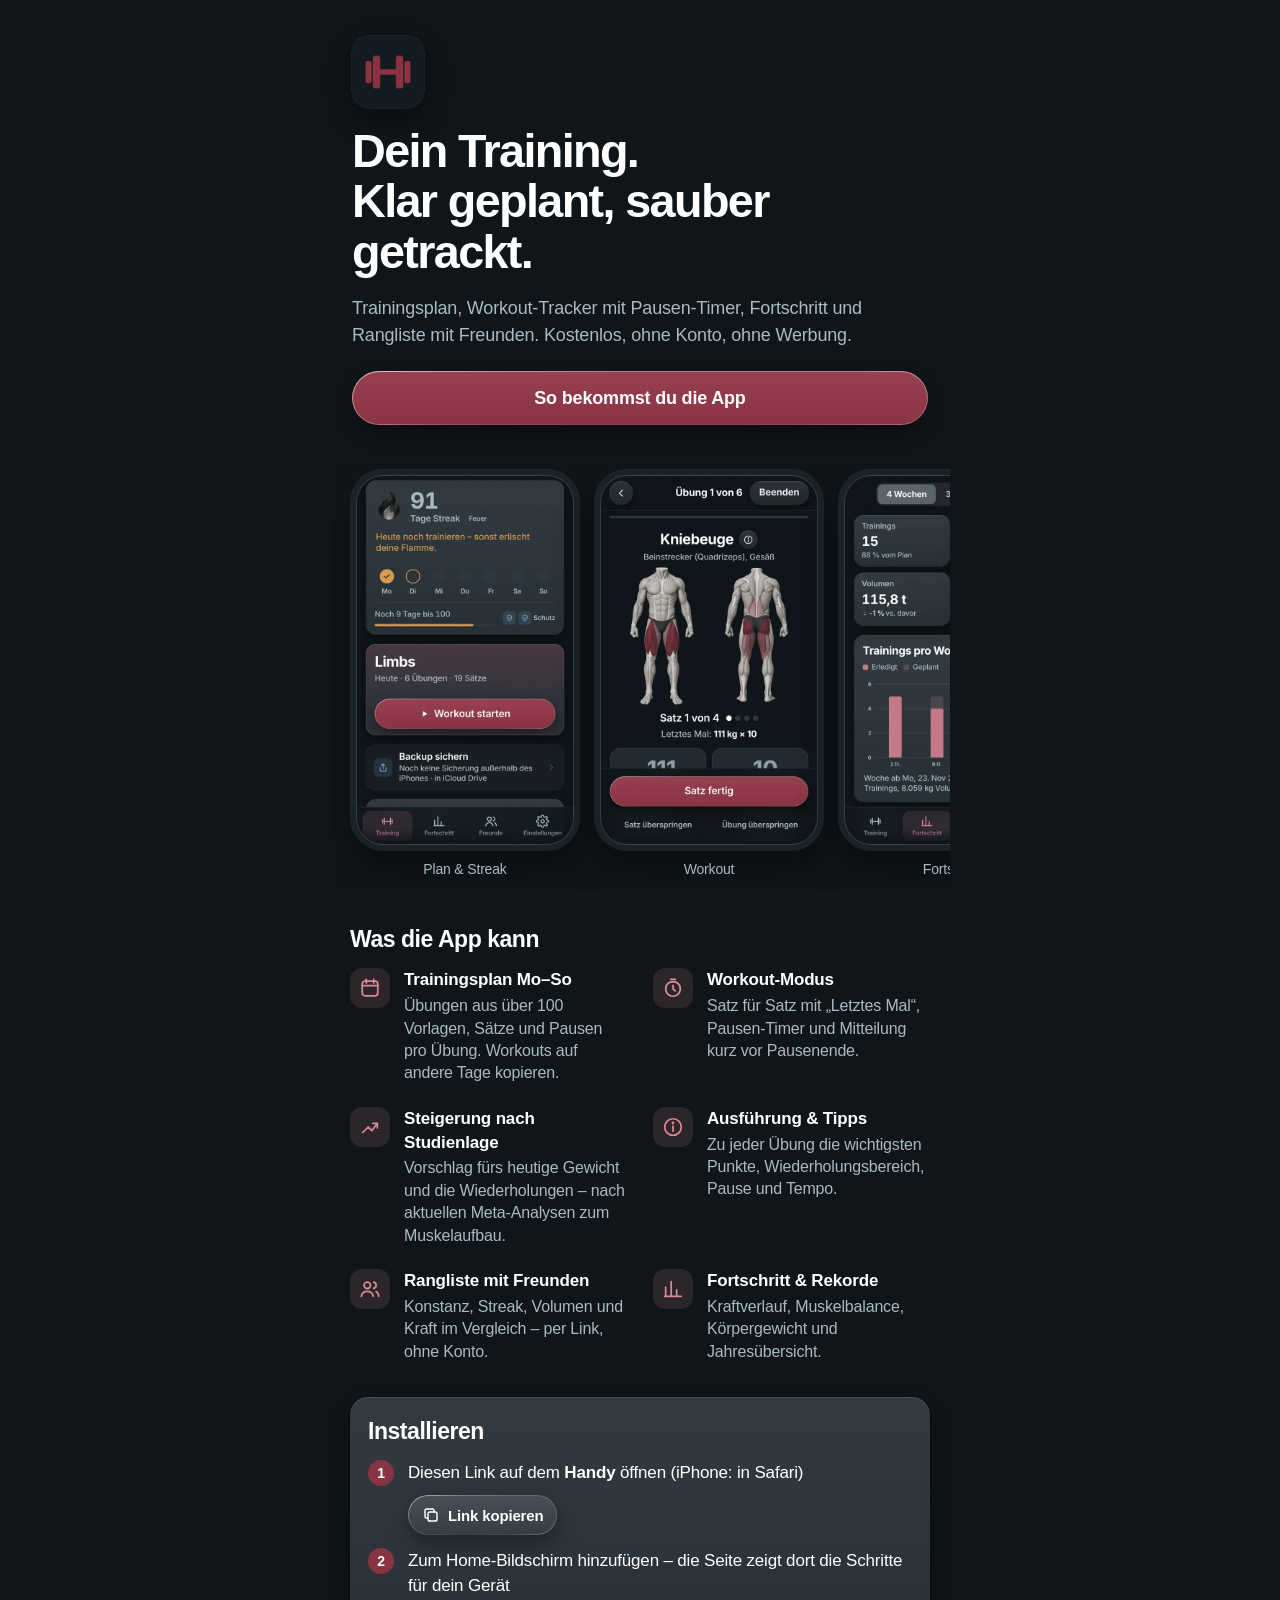
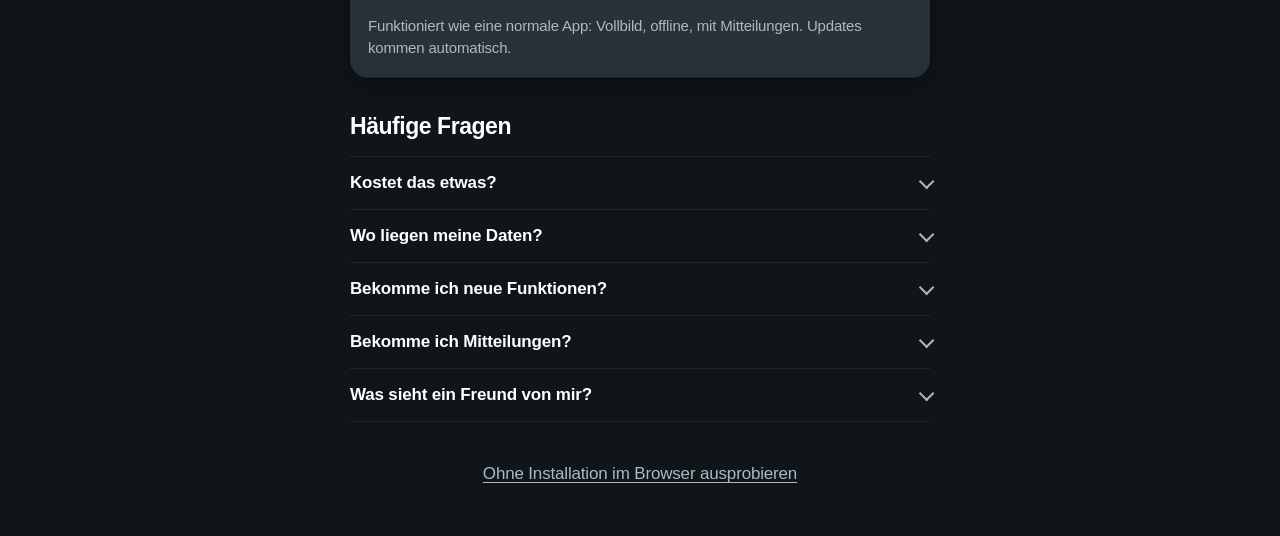
==== commit 984dc257: "Startseite mit Anleitung, Workouts auf andere Tage kopieren, Vorschlag nur bei Gewichtserhöhung Co-A" ====
--- a/index.html
+++ b/index.html
@@ -5,7 +5,11 @@
   <!-- viewport-fit=cover: Inhalt bis unter Notch/Home-Indicator, Abstände per safe-area-inset -->
   <meta name="viewport" content="width=device-width, initial-scale=1, viewport-fit=cover, interactive-widget=resizes-content">
   <title>Gym</title>
-  <meta name="description" content="Trainingsplan, Workout-Tracker und Jahresübersicht fürs Fitnessstudio.">
+  <meta name="description" content="Trainingsplan, Workout-Tracker mit Pausen-Timer, Fortschritt und Rangliste mit Freunden. Kostenlos, ohne Konto.">
+  <meta property="og:title" content="Gym – Trainingsplan & Workout-Tracker">
+  <meta property="og:description" content="Kostenlos, ohne Konto, ohne Werbung. Einfach zum Home-Bildschirm hinzufügen.">
+  <meta property="og:image" content="icons/icon-512.png">
+  <meta property="og:type" content="website">
   <meta name="theme-color" content="#0f1519">
 
   <!-- PWA / iOS -->
@@ -26,6 +30,14 @@
   <div id="toast" role="status" aria-live="polite"></div>
 
   <noscript>Diese App braucht JavaScript.</noscript>
-  <script type="module" src="js/app.js"></script>
+  <script type="module">
+    // Vom Home-Bildschirm gestartet → App. Im Browser geöffnet → Startseite mit Anleitung.
+    // "?app" oder einmal "Im Browser ausprobieren" gewählt → App auch im Browser.
+    let web = false;
+    try { web = localStorage.getItem('gym.web') === '1'; } catch {}
+    const standalone = matchMedia('(display-mode: standalone)').matches || navigator.standalone === true;
+    if (standalone || web || new URLSearchParams(location.search).has('app')) import('./js/app.js');
+    else import('./js/landing.js');
+  </script>
 </body>
 </html>
--- a/css/style.css
+++ b/css/style.css
@@ -578,6 +578,9 @@
 .glass-circle.sm svg { width: 18px; height: 18px; }
 .coach { display: flex; align-items: flex-start; gap: 12px; margin-top: 14px; padding: 12px 14px; text-align: left; border-radius: var(--radius-lg);
   background: rgba(255, 255, 255, 0.04); box-shadow: inset 0 0 0 0.5px rgba(255, 255, 255, 0.1); }
+.coach-plain { display: flex; justify-content: center; margin-top: 12px; }
+.coach-plain .chip { min-height: 36px; padding: 0 14px; font-size: 0.824rem; display: inline-flex; align-items: center; gap: 4px; }
+.coach-plain .chip svg { width: 16px; height: 16px; }
 .coach-main { flex: 1; min-width: 0; display: flex; flex-direction: column; gap: 2px; }
 .coach-label { font-size: 0.706rem; font-weight: 600; color: var(--muted); letter-spacing: 0.02em; }
 .coach-head { font-size: 1.059rem; font-weight: 700; font-variant-numeric: tabular-nums; }
@@ -680,6 +683,17 @@
 .cmp.head b { color: var(--text); font-size: 0.765rem; overflow: hidden; text-overflow: ellipsis; white-space: nowrap; }
 .cmp-l { color: var(--muted); }
 
+/* Workout auf andere Tage kopieren */
+.copy-days { display: flex; flex-direction: column; margin-bottom: 16px; border-radius: var(--radius); background: rgba(255, 255, 255, 0.04); box-shadow: inset 0 0 0 0.5px rgba(255, 255, 255, 0.08); overflow: hidden; }
+.copy-day { position: relative; display: flex; align-items: center; gap: 10px; min-height: 52px; padding: 8px 14px; text-align: left; }
+.copy-day + .copy-day { border-top: 0.5px solid var(--separator); }
+.copy-day-name { font-weight: 600; width: 6.5em; }
+.copy-day-now { flex: 1; color: var(--muted); font-size: 0.882rem; overflow: hidden; text-overflow: ellipsis; white-space: nowrap; }
+.copy-check { width: 24px; height: 24px; border-radius: 50%; display: grid; place-items: center; box-shadow: inset 0 0 0 1.5px var(--border-strong); color: transparent; transition: background-color 150ms ease, color 150ms ease; }
+.copy-check svg { width: 14px; height: 14px; stroke-width: 3; }
+.copy-day[aria-pressed="true"] .copy-check { background: var(--accent-fill); box-shadow: none; color: #fff; }
+.copy-day:active { background: rgba(255, 255, 255, 0.05); }
+
 /* ---------- Bildschirmwechsel (View Transitions) ---------- */
 ::view-transition-old(root), ::view-transition-new(root) { animation-duration: 380ms; animation-timing-function: var(--ease-drawer); }
 html[data-nav="forward"]::view-transition-new(root) { animation-name: vt-from-right; }
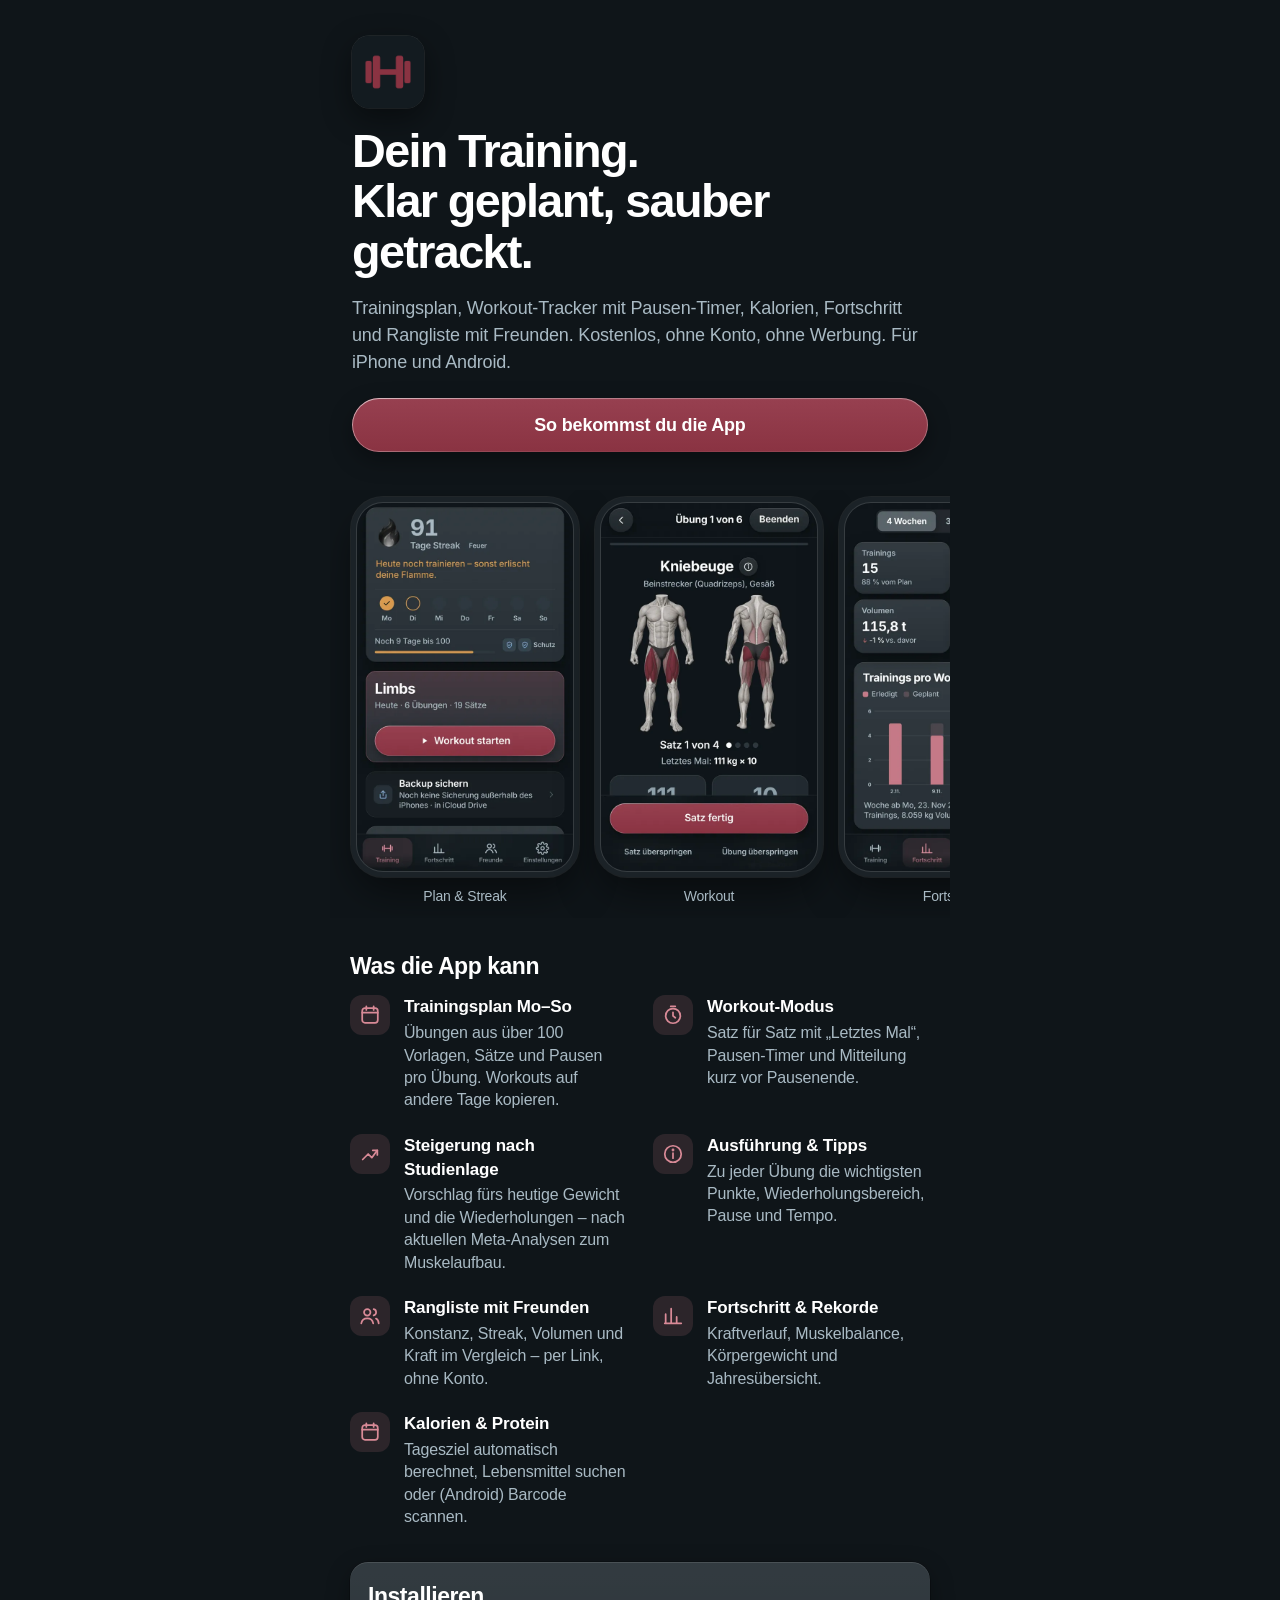
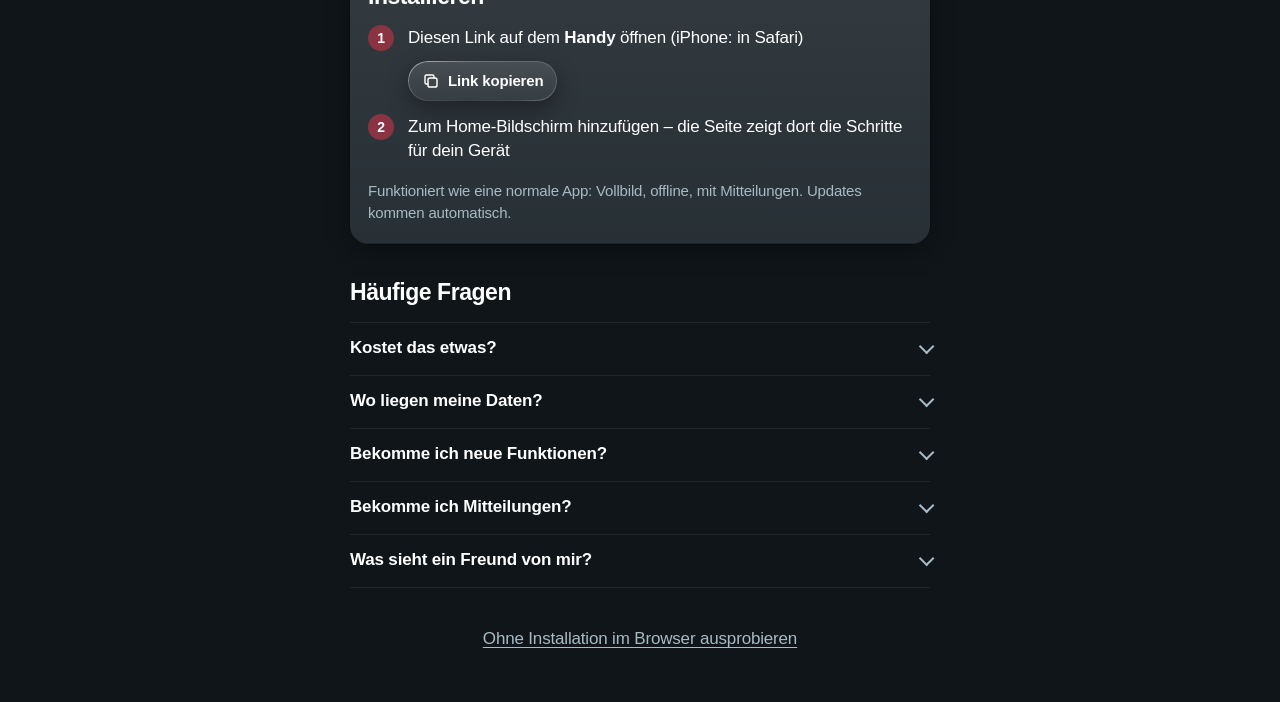
==== commit b2232511: "v3.33.0: Sicherheits-Update (Freundesdaten säubern, CSP, sichere Schlüssel) + Aufräumen Co-Authored-" ====
--- a/index.html
+++ b/index.html
@@ -2,6 +2,8 @@
 <html lang="de">
 <head>
   <meta charset="utf-8">
+  <!-- Sicherheit: nur eigene Skripte (keine eingeschleusten), Bilder nur von hier oder als data:, keine Plugins/Einbettung -->
+  <meta http-equiv="Content-Security-Policy" content="default-src 'self'; script-src 'self'; style-src 'self' 'unsafe-inline'; img-src 'self' data: blob:; connect-src 'self' https:; media-src 'self' blob:; worker-src 'self'; manifest-src 'self'; object-src 'none'; base-uri 'self'; form-action 'self'">
   <!-- viewport-fit=cover: Inhalt bis unter Notch/Home-Indicator, Abstände per safe-area-inset -->
   <meta name="viewport" content="width=device-width, initial-scale=1, viewport-fit=cover, interactive-widget=resizes-content">
   <title>Gym</title>
@@ -30,14 +32,6 @@
   <div id="toast" role="status" aria-live="polite"></div>
 
   <noscript>Diese App braucht JavaScript.</noscript>
-  <script type="module">
-    // Vom Home-Bildschirm gestartet → App. Im Browser geöffnet → Startseite mit Anleitung.
-    // "?app" oder einmal "Im Browser ausprobieren" gewählt → App auch im Browser.
-    let web = false;
-    try { web = localStorage.getItem('gym.web') === '1'; } catch {}
-    const standalone = matchMedia('(display-mode: standalone)').matches || navigator.standalone === true;
-    if (standalone || web || new URLSearchParams(location.search).has('app')) import('./js/app.js');
-    else import('./js/landing.js');
-  </script>
+  <script type="module" src="js/boot.js"></script>
 </body>
 </html>
--- a/css/style.css
+++ b/css/style.css
@@ -41,7 +41,7 @@
   --green-lip: #4a805b;
   --yellow: #c4a052;
   --red: #c86464;
-  --empty: #2b353b;
+  --empty: #48555d;          /* offene Tage: klar sichtbar auf der Karte */
 
   --font: -apple-system, BlinkMacSystemFont, "SF Pro Text", "Helvetica Neue", Arial, sans-serif;
   --font-num: -apple-system, BlinkMacSystemFont, "SF Pro Display", "Helvetica Neue", Arial, sans-serif;
@@ -67,13 +67,16 @@
 /* ---------- Grundlagen ---------- */
 html { font-size: 17px; font: -apple-system-body; } /* Dynamic Type auf iOS */
 * { box-sizing: border-box; -webkit-tap-highlight-color: transparent; }
+/* Keine sichtbaren Scroll-Leisten (Seite, Fenster, Listen) – Scrollen geht normal weiter */
+html, body, * { scrollbar-width: none; }
+::-webkit-scrollbar { display: none; width: 0; height: 0; background: transparent; }
 html, body { margin: 0; background: var(--bg); color: var(--text); -webkit-text-size-adjust: 100%; overscroll-behavior-x: none; overscroll-behavior-y: auto; overflow-x: clip; }
 body { font-family: var(--font); font-size: 1rem; font-weight: 500; line-height: 1.3; letter-spacing: -0.01em; min-height: 100dvh; touch-action: manipulation; }
-button, input { font: inherit; color: inherit; letter-spacing: inherit; }
+button, input, textarea { font: inherit; color: inherit; letter-spacing: inherit; }
 button { background: none; border: 0; padding: 0; cursor: pointer; }
 button:disabled { opacity: 0.35; cursor: default; }
 button, label.btn, .cell { -webkit-user-select: none; user-select: none; -webkit-touch-callout: none; touch-action: manipulation; }
-input { font-size: max(16px, 1rem); caret-color: var(--accent); }
+input, textarea { font-size: max(16px, 1rem); caret-color: var(--accent); }
 ::selection { background: var(--accent-soft); color: var(--text); }
 :focus-visible { outline: 2px solid var(--accent); outline-offset: 2px; }
 h1, h2, h3, p { margin: 0; }
@@ -92,8 +95,9 @@
 
 /* Bildschirmränder verschwimmen weich statt harter Balken */
 body::before, body::after { content: ""; position: fixed; left: 0; right: 0; z-index: 9; pointer-events: none; }
+/* Oben: nur verschwimmen, wenn wirklich Inhalt darunter liegt (gescrollt) – ganz oben bleibt alles scharf */
 body::before {
-  top: 0; height: calc(var(--safe-top) + 10px);
+  top: 0; height: calc(var(--safe-top) + 10px); opacity: 0; transition: opacity 160ms ease;
   background: linear-gradient(to bottom, rgba(15, 21, 25, 0.92) 40%, rgba(15, 21, 25, 0));
   -webkit-backdrop-filter: blur(8px); backdrop-filter: blur(8px);
   -webkit-mask-image: linear-gradient(to bottom, #000 50%, transparent); mask-image: linear-gradient(to bottom, #000 50%, transparent);
@@ -102,7 +106,8 @@
 
 /* ---------- Layout ---------- */
 .content { padding: 8px var(--margin) calc(32px + var(--safe-bottom)); max-width: 600px; margin: 0 auto; }
-.content.no-title { padding-top: calc(var(--safe-top) + 8px); }
+.content.no-title { padding-top: calc(var(--safe-top) + 22px); }
+html.scrolled body::before { opacity: 1; }
 .content.has-footer { padding-bottom: calc(118px + var(--safe-bottom)); }
 .content.has-footer-lg { padding-bottom: calc(176px + var(--safe-bottom)); }
 .content.has-tabbar { padding-bottom: calc(104px + var(--safe-bottom)); }
@@ -211,17 +216,20 @@
 
 /* ---------- Tab-Leiste ---------- */
 .tabbar {
-  position: fixed; left: 0; right: 0; bottom: 0; z-index: 7; display: flex; justify-content: space-around; gap: 4px;
-  padding: 6px 10px calc(6px + var(--safe-bottom)); background: rgba(15, 21, 25, 0.82);
-  -webkit-backdrop-filter: blur(24px) saturate(1.7); backdrop-filter: blur(24px) saturate(1.7); border-top: 0.5px solid var(--hairline);
+  position: fixed; left: 0; right: 0; bottom: 0; z-index: 7; display: flex; justify-content: space-around; gap: 0;
+  padding: 6px 4px calc(6px + var(--safe-bottom)); background: #121a1f; /* deckend: sieht immer gleich aus, auch beim Tab-Wechsel */
+  border-top: 0.5px solid var(--hairline);
+  view-transition-name: tabbar; /* eigene Ebene: blendet beim Tab-Wechsel nicht mit über */
 }
 .tab {
   position: relative; display: flex; flex-direction: column; align-items: center; justify-content: center; gap: 2px;
-  flex: 1; max-width: 96px; height: 54px; border-radius: 14px;
-  color: var(--muted); font-size: 0.647rem; font-weight: 600; transition: transform 90ms ease-out, color 150ms ease;
-}
-.tab svg { width: 24px; height: 24px; stroke-width: 1.9; }
-.tab.on { color: var(--accent); background: var(--accent-soft); }
+  flex: 1; max-width: 96px; min-width: 0; height: 56px; border-radius: 14px;
+  color: var(--muted); font-size: min(0.6rem, 2.9vw); font-weight: 600; letter-spacing: -0.01em; white-space: nowrap; transition: transform 90ms ease-out, color 150ms ease;
+}
+/* Markierung nur hinter dem Symbol (Pille) – der Text hat so immer Luft */
+.tab svg { width: 24px; height: 24px; stroke-width: 1.9; box-sizing: content-box; padding: 4px 16px; border-radius: 999px; transition: background-color 150ms ease; }
+.tab.on { color: var(--accent); }
+.tab.on svg { background: var(--accent-soft); }
 .tab.pressed { transform: scale(0.95); }
 .has-tabbar ~ .active-bar { bottom: calc(80px + var(--safe-bottom)); }
 
@@ -236,7 +244,6 @@
 .flame img { width: 100%; height: 100%; display: block; filter: drop-shadow(0 4px 10px rgba(0, 0, 0, 0.35)) saturate(0.9); }
 .flame.dim img { filter: grayscale(1) brightness(0.7); }
 .flame .spark { display: none; }
-.flame-mini { display: block; width: 18px; height: 18px; }
 
 .streak-card { padding: 16px; }
 .streak-top { display: flex; align-items: center; gap: 12px; }
@@ -287,7 +294,7 @@
 .year-months { display: grid; column-gap: 3px; font-size: 0.647rem; color: var(--muted); font-weight: 700; height: 16px; width: max-content; }
 .year-months span { white-space: nowrap; }
 .year-grid { display: grid; grid-auto-flow: column; grid-template-rows: repeat(7, var(--cell)); grid-auto-columns: var(--cell); gap: 3px; width: max-content; }
-.cell { width: var(--cell); height: var(--cell); border-radius: 3px; background: var(--empty); padding: 0; position: relative; }
+.cell { width: var(--cell); height: var(--cell); border-radius: 3px; background: var(--empty); padding: 0; position: relative; box-shadow: inset 0 0 0 0.5px rgba(255, 255, 255, 0.07); }
 .cell.out { visibility: hidden; }
 .s-done { background: var(--green) !important; }
 .s-rest { background: var(--yellow) !important; }
@@ -309,7 +316,7 @@
 .day:active, .day.pressed { background: var(--surface-2); }
 .day-short { width: 30px; font-weight: 700; color: var(--muted); }
 .day-main { flex: 1; display: flex; flex-direction: column; min-width: 0; }
-.day-title { font-size: 1.059rem; font-weight: 600; overflow: hidden; text-overflow: ellipsis; }
+.day-title { font-size: 1.059rem; font-weight: 600; }
 .day.rest .day-title { color: var(--muted); font-weight: 500; }
 .day-sub { font-size: 0.824rem; color: var(--muted); }
 .day.today .day-short { color: var(--accent); }
@@ -329,11 +336,12 @@
 @keyframes pulse { 50% { opacity: 0.3; } }
 
 /* ---------- Sheets, Dialoge, Toast ---------- */
-#sheet, #modal { position: fixed; inset: 0; z-index: 20; }
+/* Genau der sichtbare Bereich (bei offener Tastatur kleiner) – siehe Tastatur-Teil in app.js */
+#sheet, #modal { position: fixed; left: 0; right: 0; top: var(--vv-top, 0px); height: var(--vv-h, 100%); z-index: 20; }
 #modal { z-index: 30; }
 .backdrop { position: absolute; inset: 0; background: rgba(0, 0, 0, 0.6); animation: fade 0.2s; }
 .sheet-panel {
-  position: absolute; left: 0; right: 0; bottom: 0; max-height: 88dvh; overflow-y: auto; overscroll-behavior: contain;
+  position: absolute; left: 0; right: 0; bottom: 0; max-height: min(88dvh, calc(100% - 12px)); overflow-y: auto; overscroll-behavior: contain;
   padding: 8px var(--margin) calc(16px + var(--safe-bottom)); background: linear-gradient(180deg, rgba(255, 255, 255, 0.08), rgba(255, 255, 255, 0.02) 140px), var(--surface); border: 0;
   box-shadow: inset 0 1px 0 rgba(255, 255, 255, 0.14), 0 -10px 40px rgba(0, 0, 0, 0.4);
   border-radius: 28px 28px 0 0; animation: up 420ms var(--ease-drawer); max-width: 600px; margin: 0 auto;
@@ -482,8 +490,8 @@
 .tiles.three { grid-template-columns: repeat(3, 1fr); }
 .tile { padding: 12px 14px; display: flex; flex-direction: column; gap: 2px; min-width: 0; }
 .tile-label { font-size: 0.824rem; color: var(--muted); font-weight: 600; }
-.tile-value { font-family: var(--font-num); font-variant-numeric: tabular-nums; font-size: 1.412rem; font-weight: 700; letter-spacing: -0.02em; white-space: nowrap; overflow: hidden; text-overflow: ellipsis; }
-.tiles.three .tile-value { font-size: 1.176rem; }
+.tile-value { font-family: var(--font-num); font-variant-numeric: tabular-nums; font-size: 1.412rem; font-weight: 700; letter-spacing: -0.02em; line-height: 1.2; }
+.tiles.three .tile-value { font-size: clamp(0.95rem, 4.4vw, 1.176rem); }
 .tile-sub { font-size: 0.765rem; color: var(--muted); }
 .delta { display: inline-flex; align-items: center; gap: 2px; color: var(--text); }
 .delta svg { width: 12px; height: 12px; }
@@ -502,13 +510,13 @@
 .line-wrap { position: relative; margin-top: 30px; }
 .line-wrap .tip { position: absolute; top: -6px; transform: translate(-50%, -100%); white-space: nowrap; pointer-events: none; background: var(--surface-2); border: 1px solid var(--hairline); border-radius: 12px; padding: 6px 10px; font-size: 0.765rem; }
 .axis-dates { display: flex; justify-content: space-between; font-size: 0.706rem; color: var(--muted); padding: 0 4px 0 30px; }
-.list-card { padding: 14px 6px 6px 16px; }
-.list-card .card-head { padding-right: 10px; }
+.list-card { padding: 14px 8px 6px 16px; }
+.list-card .card-head { padding-right: 8px; }
 .list-row { position: relative; display: flex; align-items: center; gap: 10px; width: 100%; min-height: 58px; padding: 8px 8px 8px 0; text-align: left; border-radius: 12px; }
 .list-row + .list-row::before { content: ""; position: absolute; top: 0; left: 0; right: 0; border-top: 0.5px solid var(--separator); }
 .list-row:not(.static):active, .list-row.pressed { background: var(--surface-2); }
 .lr-main { flex: 1; min-width: 0; display: flex; flex-direction: column; }
-.lr-title { font-weight: 600; white-space: nowrap; overflow: hidden; text-overflow: ellipsis; }
+.lr-title { font-weight: 600; overflow-wrap: anywhere; }
 .lr-sub { font-size: 0.824rem; color: var(--muted); }
 .lr-value { font-family: var(--font-num); font-variant-numeric: tabular-nums; font-weight: 700; font-size: 1.118rem; white-space: nowrap; text-align: right; }
 .lr-value small { font-family: var(--font); font-weight: 700; color: var(--muted); font-size: 0.765rem; }
@@ -604,7 +612,6 @@
 /* Scheibenrechner: Hantelende mit Scheiben in Wettkampffarben (gedämpft) */
 .plate-field { margin-bottom: 12px; }
 .bar-pick { display: flex; align-items: center; justify-content: space-between; gap: 12px; margin-bottom: 8px; }
-.filter-row.tight { margin: 0 0 12px; }
 .bar-vis { position: relative; display: flex; align-items: center; height: 120px; margin: 6px 0 10px; padding-left: 10px; }
 .bar-vis::before { content: ""; position: absolute; left: 0; right: 0; top: 50%; height: 8px; transform: translateY(-50%); border-radius: 2px; background: linear-gradient(#9aa3a8, #6d767b); }
 .bar-sleeve { position: relative; width: 10px; height: 26px; border-radius: 2px; background: #8a9398; margin-right: 3px; }
@@ -654,7 +661,6 @@
   background: rgba(255, 255, 255, 0.04); box-shadow: inset 0 0 0 0.5px rgba(255, 255, 255, 0.12); }
 .nudge-icon { width: 34px; height: 34px; border-radius: 10px; display: grid; place-items: center; color: var(--freeze); background: rgba(127, 169, 207, 0.14); }
 .nudge-icon svg { width: 18px; height: 18px; }
-.sub-title { font-size: 0.941rem; font-weight: 600; margin: 18px 0 4px; }
 .warn-text { color: var(--streak); font-weight: 600; }
 .snaps { margin: 8px 0 4px; }
 .stack { display: flex; flex-direction: column; gap: 6px; margin-top: 14px; }
@@ -662,8 +668,16 @@
 .snaps .chip { min-height: 34px; padding: 0 12px; font-size: 0.824rem; }
 
 /* Freunde */
-.seg-4 { display: grid; grid-template-columns: repeat(4, 1fr); width: 100%; }
-.seg-4 .seg-item { padding: 0 6px; }
+.caf-row { display: flex; align-items: baseline; justify-content: space-between; gap: 10px; flex-wrap: wrap; }
+.caf-big { font-size: 1.8rem; font-weight: 700; font-variant-numeric: tabular-nums; letter-spacing: -0.02em; }
+.drinks { display: flex; flex-direction: column; border-radius: var(--radius); background: rgba(255, 255, 255, 0.04); box-shadow: inset 0 0 0 0.5px rgba(255, 255, 255, 0.08); overflow: hidden; }
+.drink { display: flex; flex-wrap: wrap; flex-shrink: 0; align-items: center; justify-content: space-between; gap: 4px 10px; min-height: 48px; padding: 10px 14px; text-align: left; }
+.drink + .drink { border-top: 0.5px solid var(--separator); }
+.drink:active { background: rgba(255, 255, 255, 0.06); }
+.drink-name { font-weight: 600; flex: 1 1 9em; min-width: 0; overflow-wrap: anywhere; line-height: 1.3; }
+.drink-meta { flex: none; text-align: right; color: var(--muted); font-size: 0.882rem; white-space: nowrap; font-variant-numeric: tabular-nums; }
+.drink-meta b { color: var(--text); font-weight: 600; }
+.mg-input { flex: 0 0 5.2em !important; text-align: center; }
 .rank-row { gap: 12px; }
 .rank { width: 22px; text-align: center; font-weight: 700; color: var(--muted); font-variant-numeric: tabular-nums; }
 .rank-row:nth-of-type(1) .rank { color: #d6b46e; }
@@ -672,7 +686,13 @@
 .you { font-size: 0.706rem; font-weight: 600; color: var(--accent); background: var(--accent-soft); padding: 1px 6px; border-radius: 5px; vertical-align: 1px; }
 .friends .card:first-child { padding-bottom: 12px; }
 .label.first { margin-top: 0; }
-.add-row { display: flex; gap: 8px; margin-top: 10px; }
+.add-row { display: flex; gap: 8px; }
+.code-input { text-transform: uppercase; letter-spacing: 0.08em; font-variant-numeric: tabular-nums; }
+.code-input::placeholder { text-transform: none; letter-spacing: 0; }
+.my-code { display: flex; flex-direction: column; align-items: center; gap: 2px; width: 100%; margin: 14px 0 2px; padding: 14px; border-radius: var(--radius);
+  background: rgba(255, 255, 255, 0.04); box-shadow: inset 0 0 0 1px rgba(255, 255, 255, 0.1); }
+.my-code-val { font-family: ui-monospace, "SF Mono", Menlo, monospace; font-size: 1.8rem; font-weight: 700; letter-spacing: 0.18em; color: var(--text); }
+.my-code:active { background: rgba(255, 255, 255, 0.07); }
 .add-row .input { flex: 1; min-width: 0; font-weight: 500; }
 .add-row .btn { min-height: 50px; }
 .cmp-list { list-style: none; margin: 8px 0 16px; padding: 0; border-radius: var(--radius); background: rgba(255, 255, 255, 0.04); box-shadow: inset 0 0 0 0.5px rgba(255, 255, 255, 0.08); }
@@ -693,6 +713,160 @@
 .copy-check svg { width: 14px; height: 14px; stroke-width: 3; }
 .copy-day[aria-pressed="true"] .copy-check { background: var(--accent-fill); box-shadow: none; color: #fff; }
 .copy-day:active { background: rgba(255, 255, 255, 0.05); }
+
+/* Jahresraster: Jahreszahl antippbar */
+.year-open { display: inline-flex; align-items: center; gap: 4px; min-height: 44px; padding: 0 6px; color: var(--muted); font-size: 0.941rem; border-radius: 10px; }
+.year-open svg { width: 15px; height: 15px; color: var(--accent); }
+.year-open:active { background: rgba(255, 255, 255, 0.06); }
+
+/* Große Jahresansicht */
+.year-switch { display: inline-flex; align-items: center; justify-content: center; gap: 4px; }
+.year-switch b { font-size: 1.118rem; font-variant-numeric: tabular-nums; }
+.ym-legend { margin: 0 2px 6px; }
+.ym-months { display: grid; grid-template-columns: 1fr 1fr; gap: 14px; }
+.ym { padding: 12px 10px 10px; border-radius: var(--radius-lg); background: var(--glass-card); box-shadow: var(--card-light); }
+.ym h3 { font-size: 0.941rem; font-weight: 700; margin: 0 2px 8px; }
+.ym-grid { display: grid; grid-template-columns: repeat(7, 1fr); gap: 3px; }
+.ym-wd { text-align: center; font-size: 0.6rem; font-weight: 600; color: var(--muted); padding-bottom: 2px; }
+.ym-day { aspect-ratio: 1; border-radius: 5px; font-size: 0.68rem; font-weight: 600; font-variant-numeric: tabular-nums; color: #e9eef1; background: var(--empty); display: grid; place-items: center; padding: 0; }
+.ym-day.s-done, .ym-day.s-missed { color: #fff; }
+.ym-day.s-rest { color: #241d0c; }
+.ym-day.is-today { box-shadow: inset 0 0 0 1.5px #fff; }
+.ym-day.sel { box-shadow: inset 0 0 0 1.5px #fff, 0 0 0 2px var(--accent); }
+.ym-status { margin: -6px 2px 10px; font-weight: 600; }
+.s-done-text { color: #8cc49c; } .s-missed-text { color: var(--red); } .s-rest-text { color: var(--yellow); }
+.s-open-text, .s-future-text, .s-none-text { color: var(--muted); }
+@media (min-width: 560px) { .ym-months { grid-template-columns: repeat(3, 1fr); } }
+
+/* Plan-Art / Rhythmus */
+.group-row { display: flex; align-items: center; justify-content: space-between; gap: 10px; margin: 24px 4px 10px; }
+.group-row .group-header { margin: 0; }
+.group-row .chip { min-height: 34px; padding: 0 12px; font-size: 0.824rem; }
+.today-pick { display: grid; grid-template-columns: repeat(auto-fill, minmax(76px, 1fr)); gap: 6px; padding: 4px; border-radius: 14px; background: rgba(118, 118, 128, 0.2); }
+.today-pick .seg-item { display: flex; flex-direction: column; align-items: center; justify-content: center; min-height: 52px; padding: 4px; line-height: 1.2; }
+.today-pick small { font-size: 0.706rem; font-weight: 500; color: var(--muted); max-width: 100%; overflow: hidden; text-overflow: ellipsis; white-space: nowrap; }
+.today-pick .seg-item.on small { color: var(--text); }
+.len-pick { display: grid; grid-template-columns: repeat(5, 1fr); gap: 6px; padding: 4px; border-radius: 14px; background: rgba(118, 118, 128, 0.2); margin-bottom: 4px; }
+.len-pick .seg-item { min-height: 48px; font-size: 1.059rem; font-variant-numeric: tabular-nums; }
+
+/* ---------- Ernährung ---------- */
+.day-switch { display: flex; align-items: center; justify-content: space-between; margin: 0 -8px 8px; }
+.day-switch b { font-size: 1.059rem; }
+.day-switch .icon-btn { color: var(--accent); }
+.kcal-top { display: flex; align-items: baseline; justify-content: space-between; gap: 10px; flex-wrap: wrap; }
+.kcal-big { font-size: 2.2rem; font-weight: 700; letter-spacing: -0.03em; font-variant-numeric: tabular-nums; }
+.kcal-unit { color: var(--muted); font-weight: 600; }
+.nbar { height: 6px; border-radius: 3px; background: var(--surface-2); overflow: hidden; margin: 10px 0 2px; }
+.nbar i { display: block; height: 100%; border-radius: 3px; background: var(--accent); transition: width 0.4s var(--ease-out); }
+.nbar.p i { background: #8cc49c; } .nbar.c i { background: var(--yellow); } .nbar.f i { background: var(--freeze); }
+.nbar.over i { background: var(--red); }
+.macro { display: grid; grid-template-columns: repeat(3, 1fr); gap: 12px; margin: 14px 0 4px; }
+.macro div { display: flex; flex-direction: column; gap: 1px; min-width: 0; }
+.macro span { font-size: 0.765rem; color: var(--muted); font-weight: 600; }
+.macro b { font-size: 0.882rem; font-variant-numeric: tabular-nums; white-space: nowrap; }
+.macro .nbar { height: 4px; margin-top: 6px; }
+.food-row { gap: 8px; }
+.food-row .lr-value { font-size: 1rem; }
+.hint-box { display: flex; align-items: center; gap: 12px; margin-top: 12px; padding: 12px 14px; border-radius: var(--radius); background: rgba(217, 154, 78, 0.1); }
+.hint-box p { flex: 1; font-size: 0.882rem; line-height: 1.4; }
+.seg-full { display: flex; width: 100%; }
+.seg-full .seg-item { flex: 1; }
+.goal-fields { display: grid; grid-template-columns: repeat(3, 1fr); gap: 8px; margin-top: 14px; }
+.goal-fields .field input, .amount input { font-size: 1.6rem; }
+.drink.act.on .copy-check { background: var(--accent-fill); box-shadow: none; color: #fff; }
+.drink .copy-check { color: transparent; }
+.drinks-sep { padding: 10px 14px 6px; font-size: 0.765rem; font-weight: 600; color: var(--muted); border-top: 0.5px solid var(--separator); }
+.food-res { margin-top: 10px; max-height: 42dvh; overflow-y: auto; overscroll-behavior: contain; }
+.food-res .drink-meta small { color: var(--placeholder); }
+.amount { margin-bottom: 10px; }
+.amount-chips { margin-bottom: 12px; }
+.amount-calc { color: var(--muted); font-size: 0.941rem; margin: 0 2px 16px; line-height: 1.4; }
+.amount-calc b { color: var(--text); font-size: 1.118rem; }
+.scan { position: fixed; inset: 0; z-index: 60; background: #000; display: grid; place-items: center; }
+.scan video { position: absolute; inset: 0; width: 100%; height: 100%; object-fit: cover; }
+.scan-frame { position: relative; width: 72vw; max-width: 320px; aspect-ratio: 1.6; border-radius: 18px; box-shadow: 0 0 0 2px #fff, 0 0 0 100vmax rgba(0, 0, 0, 0.45); }
+.scan-text { position: absolute; bottom: calc(60px + var(--safe-bottom)); left: 0; right: 0; text-align: center; color: #fff; font-weight: 600; }
+.scan-x { position: absolute; top: calc(14px + var(--safe-top)); left: 14px; }
+
+/* Ringe: Ernährungsqualität + Wasser */
+.rings { display: grid; grid-template-columns: 1fr 1fr; gap: 10px; padding: 14px 10px; }
+.ring-box { display: flex; flex-direction: column; align-items: center; gap: 2px; text-align: center; border-radius: var(--radius); padding: 4px; }
+button.ring-box:active { background: rgba(255, 255, 255, 0.05); }
+.ring-label { font-weight: 700; margin-top: 6px; }
+.ring2-bg { fill: none; stroke: var(--surface-2); stroke-width: 9; }
+.ring2-fg { fill: none; stroke-width: 9; stroke-linecap: round; transform: rotate(-90deg); transform-origin: 52px 52px; transition: stroke-dashoffset 0.6s var(--ease-out); }
+.ring2-big { fill: var(--text); font-size: 24px; font-weight: 700; text-anchor: middle; dominant-baseline: middle; font-family: var(--font-num); font-variant-numeric: tabular-nums; }
+.ring2-small { fill: var(--muted); font-size: 10.5px; font-weight: 600; text-anchor: middle; font-family: var(--font); }
+.water-btns { display: flex; gap: 6px; margin-top: 8px; }
+.water-btns .chip { min-height: 34px; padding: 0 10px; font-size: 0.765rem; }
+.water-undo { min-height: 32px; font-size: 0.765rem; font-weight: 500; }
+.goal-line { margin: 4px 2px 6px; line-height: 1.45; font-size: 0.941rem; }
+.goal-line b { font-weight: 600; }
+.warn-box { margin-top: 10px; padding: 10px 12px; border-radius: var(--radius); background: rgba(200, 100, 100, 0.12); color: #e6b3b3; font-size: 0.882rem; line-height: 1.4; }
+.two { display: grid; grid-template-columns: 1fr 1fr; gap: 8px; margin-top: 10px; }
+.gfield { display: flex; flex-direction: column; gap: 4px; min-width: 0; padding: 10px 14px; border-radius: var(--radius-lg); background: var(--surface); border: 1px solid var(--hairline); }
+.gfield:focus-within { border-color: rgba(217, 138, 151, 0.6); }
+.gfield span { font-size: 0.765rem; font-weight: 600; color: var(--muted); white-space: nowrap; overflow: hidden; text-overflow: ellipsis; }
+.gfield input { width: 100%; min-width: 0; background: none; border: 0; outline: none; padding: 0; font-size: 1.25rem; font-weight: 700; font-variant-numeric: tabular-nums; color: var(--text); }
+.gfield input::placeholder { color: var(--placeholder); font-weight: 500; font-size: 1rem; }
+.gfield input[type=date] { font-size: 1.05rem; font-family: var(--font); -webkit-appearance: none; appearance: none; min-height: 1.6em; }
+.seg-8 { display: grid; grid-template-columns: repeat(8, 1fr); }
+.seg-8 .seg-item { padding: 0; }
+.seg-wrap7 { display: grid; grid-template-columns: repeat(4, 1fr); }
+.seg-wrap7 .seg-item { padding: 0 4px; font-size: 0.765rem; }
+.quick-grid { display: grid; grid-template-columns: 1fr 1fr; gap: 8px; }
+.field.sm { padding: 8px 12px; }
+.field.sm input { font-size: 1.3rem; }
+.field.sm span { font-size: 0.765rem; min-width: 0; }
+.health-top { display: flex; justify-content: center; margin: -4px 0 12px; }
+.health-list { display: flex; flex-direction: column; gap: 10px; }
+.hp-row { display: grid; grid-template-columns: 1fr auto auto; gap: 10px; align-items: baseline; }
+.hp-row span:first-child { font-weight: 600; }
+.hp-row b { font-variant-numeric: tabular-nums; min-width: 3.5em; text-align: right; font-size: 0.882rem; }
+.hp .nbar { height: 4px; margin-top: 4px; }
+.nbar.bad i { background: var(--red); }
+.tips { margin: 0; padding-left: 18px; display: flex; flex-direction: column; gap: 8px; line-height: 1.45; font-size: 0.941rem; }
+.tips b { font-weight: 600; }
+
+/* Einseitige Übungen */
+.side-toggle { display: grid; grid-template-columns: 1fr 1fr; width: 100%; flex: 1 1 100%; }
+.side-toggle .seg-item { min-height: 34px; font-size: 0.765rem; }
+.inputs.uni { display: grid; grid-template-columns: 1.2fr 1fr 1fr; gap: 8px; }
+.inputs.uni .field { padding: 10px 8px; flex-direction: column; align-items: center; gap: 0; }
+.inputs.uni .field input { text-align: center; font-size: min(2.1rem, 9vw); }
+.inputs.uni .field span { min-width: 0; text-align: center; font-size: 0.765rem; }
+.uni-tag { display: inline-block; font-size: 0.706rem; font-weight: 600; color: var(--freeze); background: rgba(127, 169, 207, 0.14); padding: 1px 6px; border-radius: 5px; vertical-align: 1px; }
+
+/* Eigene Gerichte */
+.meal-items { display: flex; flex-direction: column; gap: 6px; }
+.meal-item { display: flex; align-items: center; gap: 10px; padding: 10px 0 10px 12px; border-radius: var(--radius); background: rgba(255, 255, 255, 0.04); }
+.meal-item-name { flex: 1; min-width: 0; display: flex; flex-direction: column; gap: 2px; font-weight: 600; font-size: 0.941rem; line-height: 1.3; overflow-wrap: anywhere; }
+.meal-item-name small { color: var(--muted); font-weight: 500; font-size: 0.765rem; }
+.field.mini { flex: 0 0 6.5em; padding: 6px 10px; border-radius: 12px; }
+.field.mini input { font-size: 1.1rem; }
+.field.mini span { min-width: 0; font-size: 0.765rem; }
+.meal-sum { display: grid; grid-template-columns: 1fr 1fr; gap: 8px; margin-top: 10px; }
+.meal-sum > div { display: flex; flex-direction: column; gap: 1px; padding: 10px 12px; border-radius: var(--radius); background: rgba(255, 255, 255, 0.04); box-shadow: inset 0 0 0 0.5px rgba(255, 255, 255, 0.08); }
+.meal-sum span { font-size: 0.765rem; font-weight: 600; color: var(--muted); }
+.meal-sum b { font-size: 1.118rem; font-variant-numeric: tabular-nums; }
+.meal-sum small { font-size: 0.706rem; color: var(--muted); }
+#sheet .btn.dashed { margin: 10px 0 0; min-height: 44px; font-size: 0.941rem; }
+
+/* Reihenfolge im Workout */
+.order-link { min-height: 32px; padding: 0 4px; font-size: 0.882rem; font-weight: 600; color: var(--accent); vertical-align: middle; gap: 4px; }
+.order-chip { display: inline-flex; align-items: center; gap: 6px; min-height: 38px; padding: 0 14px; font-size: 0.882rem; margin-top: 8px; }
+.order-list { list-style: none; margin: 0 0 16px; padding: 0; display: flex; flex-direction: column; gap: 6px; }
+.order-row { display: flex; align-items: center; gap: 10px; padding: 8px 6px 8px 12px; border-radius: var(--radius); background: rgba(255, 255, 255, 0.04); }
+.order-row.done { opacity: 0.45; }
+.order-row.cur { box-shadow: inset 0 0 0 1px rgba(217, 138, 151, 0.4); }
+.order-n { width: 20px; text-align: center; font-weight: 700; color: var(--muted); font-variant-numeric: tabular-nums; }
+.order-btns { display: flex; align-items: center; gap: 2px; }
+.order-btns .chip { min-height: 32px; padding: 0 10px; font-size: 0.765rem; margin-right: 4px; }
+
+/* Verbesserungsvorschlag */
+.fb-text { min-height: 110px; padding: 12px 16px; margin-top: 12px; resize: vertical; font-weight: 500; line-height: 1.4; }
+.fb-name { margin-top: 8px; font-weight: 500; }
+.fb-trap { position: absolute; left: -9999px; width: 1px; height: 1px; opacity: 0; }
 
 /* ---------- Bildschirmwechsel (View Transitions) ---------- */
 ::view-transition-old(root), ::view-transition-new(root) { animation-duration: 380ms; animation-timing-function: var(--ease-drawer); }
@@ -725,3 +899,310 @@
   #toast { transform: translate(-50%, 0); }
 }
 @media (prefers-reduced-transparency: reduce) { body::before { -webkit-backdrop-filter: none; backdrop-filter: none; } }
+
+/* kg/lb pro Übung umschalten (z. B. Kabelturm in Pfund) */
+.field .unit-toggle { flex: none; min-width: 44px; min-height: 36px; padding: 0 10px; border-radius: 999px; border: 1px solid var(--border-strong); background: var(--surface-2); color: var(--accent); font: inherit; font-size: 0.882rem; font-weight: 700; letter-spacing: .02em; cursor: pointer; -webkit-tap-highlight-color: transparent; transition: transform .12s ease, background-color .15s ease; }
+.field .unit-toggle:active { transform: scale(.94); }
+.inputs.uni .field .unit-toggle { min-width: 40px; padding: 0 8px; font-size: 0.8rem; }
+
+/* Sätze korrigieren: antippbare Satz-Chips, Zurück-Knopf */
+.set-head { position: relative; }
+.set-head .back-set { position: absolute; left: 0; display: inline-flex; align-items: center; gap: 2px; min-height: 36px; padding: 0 8px 0 2px; color: var(--accent); font-weight: 600; font-size: 0.882rem; }
+.set-head .back-set svg { width: 18px; height: 18px; }
+.today-sets { display: flex; flex-wrap: wrap; align-items: center; justify-content: center; gap: 6px; }
+.set-chip { display: inline-flex; align-items: center; min-height: 32px; padding: 0 11px; border-radius: 999px; border: 1px solid var(--border-strong); background: var(--surface-2); color: var(--text); font: inherit; font-family: var(--font-num); font-size: 0.85rem; font-weight: 600; cursor: pointer; -webkit-tap-highlight-color: transparent; transition: transform .12s ease; }
+.set-chip:active { transform: scale(.95); }
+.set-chip.pr { border-color: var(--streak); }
+.set-chip.skip { color: var(--muted); border-style: dashed; background: none; }
+.sum-sets { display: flex; flex-wrap: wrap; gap: 6px; margin-top: 8px; }
+.sum-hint { margin: 16px 0 10px; }
+.saved-line { display: flex; align-items: center; justify-content: center; flex-wrap: wrap; gap: 6px; }
+.row.center.gap { justify-content: center; gap: 18px; }
+.row.center.gap .text-btn { display: inline-flex; align-items: center; gap: 4px; }
+.row.center.gap .text-btn svg { width: 16px; height: 16px; }
+.edit-inputs { margin: 8px 0 4px; }
+
+/* ---------- Supplements ---------- */
+.supp-card .card-head { gap: 8px; }
+.supp-card .card-head h2 { flex: 1; }
+.supp-row { display: flex; align-items: center; gap: 12px; padding: 10px 0; border-top: 1px solid var(--separator); }
+.supp-row:first-of-type { border-top: 0; }
+.supp-check { flex: none; width: 30px; height: 30px; border-radius: 50%; border: 2px solid var(--border-strong); display: grid; place-items: center; color: #fff; transition: background-color .18s ease, border-color .18s ease, transform .12s ease; }
+.supp-check:active { transform: scale(.9); }
+.supp-check svg { width: 17px; height: 17px; stroke-width: 3; }
+.supp-row.done .supp-check { background: var(--green); border-color: var(--green); }
+.supp-row.done .lr-title { color: var(--muted); text-decoration: line-through; text-decoration-color: rgba(169, 186, 196, .6); }
+.supp-main { flex: 1; min-width: 0; display: flex; flex-direction: column; gap: 2px; text-align: left; }
+.supp-main .lr-sub { display: inline-flex; align-items: center; gap: 4px; flex-wrap: wrap; }
+.supp-main .lr-sub svg { width: 13px; height: 13px; color: var(--accent); }
+.supp-note { display: flex; align-items: center; gap: 10px; margin-top: 10px; padding: 10px 12px; border-radius: 12px; background: var(--accent-soft); font-size: 0.85rem; line-height: 1.35; }
+.supp-note > svg { flex: none; color: var(--accent); }
+.supp-note span { flex: 1; }
+.supp-form { display: flex; flex-direction: column; gap: 10px; }
+.supp-form .two { display: grid; grid-template-columns: 1fr 1fr; gap: 10px; }
+.supp-form .sheet-h { margin: 8px 2px 0; }
+.supp-form input[type=time] { font-family: var(--font); -webkit-appearance: none; appearance: none; min-height: 1.6em; }
+.seg-wrap4 { display: grid; grid-template-columns: repeat(4, 1fr); }
+.seg-wrap4 .seg-item { padding: 0 4px; font-size: 0.8rem; }
+.wd-chips, .hint-chips { display: flex; flex-wrap: wrap; gap: 6px; }
+.wd-chips .chip { min-height: 38px; min-width: 44px; padding: 0 10px; }
+.hint-chips .chip { min-height: 36px; padding: 0 12px; font-size: 0.82rem; }
+.gfield.inline { flex-direction: row; align-items: center; justify-content: space-between; }
+.gfield.inline input { width: auto; max-width: 60%; text-align: right; }
+.supp-tipline { display: flex; align-items: center; gap: 10px; width: 100%; padding: 10px 12px; border-radius: 12px; background: var(--surface); border: 1px solid var(--hairline); text-align: left; font-size: 0.85rem; line-height: 1.35; }
+.supp-tipline > svg:first-child { flex: none; color: var(--accent); }
+.supp-tipline span:nth-child(2) { flex: 1; }
+.switch-row { display: flex; align-items: center; gap: 12px; width: 100%; padding: 12px 14px; border-radius: var(--radius-lg); background: var(--surface); border: 1px solid var(--hairline); text-align: left; margin-top: 4px; }
+.switch-row > span { flex: 1; display: flex; flex-direction: column; gap: 2px; }
+.switch { flex: none; position: relative; width: 51px; height: 31px; border-radius: 999px; background: rgba(120, 120, 128, .36); transition: background-color .2s ease; }
+.switch::after { content: ''; position: absolute; top: 2px; left: 2px; width: 27px; height: 27px; border-radius: 50%; background: #fff; box-shadow: 0 3px 8px rgba(0, 0, 0, .25); transition: transform .22s cubic-bezier(.3, .7, .2, 1); }
+.switch.on { background: var(--green); }
+.switch.on::after { transform: translateX(20px); }
+.tip-list { margin: 0; padding-left: 18px; display: flex; flex-direction: column; gap: 8px; line-height: 1.4; }
+.supp-back { margin-top: 14px; width: 100%; }
+.sheet-list-card { margin: 0 0 12px; padding: 2px 6px 2px 14px; background: var(--surface); border-radius: var(--radius-lg); }
+.sheet-list-card + .sheet-sub { margin-top: 0; }
+
+/* ---------- Workout nachträglich bearbeiten ---------- */
+.session-edit { display: flex; flex-direction: column; gap: 12px; }
+.session-edit .two { display: grid; grid-template-columns: 1fr 1fr; gap: 10px; }
+.gfield.static b { font-size: 0.95rem; font-weight: 700; padding-top: 4px; }
+.se-hint { margin: 2px 2px 0; }
+.se-ex .card-head { margin-bottom: 4px; }
+.se-ex .sum-sets { margin-top: 4px; }
+.set-chip.add { padding: 0 10px; color: var(--accent); }
+.set-chip.add svg { width: 16px; height: 16px; }
+.session-edit > .btn.danger { margin-top: 10px; }
+.se-open { margin-top: 12px; display: inline-flex; align-items: center; justify-content: center; gap: 8px; }
+button.hist-row { width: 100%; text-align: left; display: grid; grid-template-columns: 1fr auto; column-gap: 10px; align-items: center; }
+button.hist-row .hist-date, button.hist-row .hist-sets { grid-column: 1; }
+button.hist-row .chev { grid-column: 2; grid-row: 1 / span 2; color: var(--muted); }
+.today-edit { display: inline-flex; align-items: center; gap: 6px; margin-top: 10px; align-self: center; }
+
+/* ---------- Eigene Lebensmittel / Scanner ---------- */
+.own-btns { display: grid; grid-template-columns: 1fr 1fr; gap: 8px; }
+.own-btns .btn.dashed { margin-top: 12px; font-size: clamp(0.78rem, 3.6vw, 0.85rem); padding: 0 8px; white-space: nowrap; gap: 4px; }
+.uni-tag.mine { background: rgba(95, 159, 114, .18); color: #8fc79f; }
+.uni-tag.shared { background: rgba(127, 169, 207, .18); color: var(--freeze); }
+.nf-grid { display: grid; grid-template-columns: 1fr 1fr; gap: 8px; }
+.nf-grid .gfield input { font-size: 1.1rem; }
+.nf-opts { display: flex; flex-wrap: wrap; align-items: center; gap: 8px; margin-top: 12px; }
+.nf-opts .seg-item { padding: 0 10px; font-size: 0.8rem; }
+.nf-opts .chip { min-height: 38px; }
+.scan-line { position: absolute; left: 8%; right: 8%; top: 50%; height: 2px; border-radius: 2px; background: var(--accent); box-shadow: 0 0 12px var(--accent); animation: scanline 1.6s ease-in-out infinite alternate; }
+@keyframes scanline { from { transform: translateY(-38px); } to { transform: translateY(38px); } }
+@media (prefers-reduced-motion: reduce) { .scan-line { animation: none; } }
+.scan-type { position: absolute; bottom: calc(110px + var(--safe-bottom)); left: 50%; transform: translateX(-50%); background: rgba(255, 255, 255, .18); color: #fff; backdrop-filter: blur(10px); -webkit-backdrop-filter: blur(10px); }
+
+/* ---------- Neuheiten ---------- */
+.tab-dot { position: absolute; top: 4px; left: calc(50% + 12px); width: 9px; height: 9px; border-radius: 50%; background: #e5484d; box-shadow: 0 0 0 2px rgba(15, 21, 25, .9); }
+.news-count { font-size: 0.765rem; font-weight: 700; color: #fff; background: #e5484d; padding: 2px 8px; border-radius: 999px; }
+.news-list { list-style: none; margin: 4px 0 0; padding: 0; }
+.news-row { display: flex; flex-direction: column; gap: 2px; padding: 11px 0; border-top: 0.5px solid var(--separator); }
+.news-row:first-child { border-top: 0; padding-top: 4px; }
+.news-title { font-weight: 650; display: flex; align-items: center; gap: 7px; }
+.news-new { font-style: normal; font-size: 0.68rem; font-weight: 700; color: #fff; background: #e5484d; padding: 1px 6px; border-radius: 5px; }
+.news-text { font-size: 0.85rem; color: var(--muted); line-height: 1.35; }
+.news-where { display: inline-flex; align-items: center; gap: 3px; font-size: 0.8rem; font-weight: 600; color: var(--accent); margin-top: 2px; }
+.news-where svg { width: 14px; height: 14px; }
+
+/* ---------- Gericht-Seite / Einträge ändern ---------- */
+.meal-page { display: flex; flex-direction: column; gap: 8px; }
+.meal-page .sheet-h { margin: 12px 2px 2px; }
+.meal-res:empty { display: none; }
+.meal-res { margin-top: 6px; }
+
+/* Kalorien-Karte antippbar */
+.kcal-tap { display: block; width: 100%; text-align: left; color: inherit; border-radius: 14px; margin: -4px; padding: 4px; width: calc(100% + 8px); }
+.kcal-tap:active { background: rgba(255, 255, 255, .04); }
+.kcal-more { display: flex; align-items: center; gap: 4px; margin: 12px 0 2px; font-size: 0.82rem; color: var(--muted); }
+.kcal-more .chev { margin-left: auto; display: inline-flex; color: var(--muted); }
+.kcal-more .chev svg { width: 16px; height: 16px; }
+#sheet .goal-card, #sheet .chart-card { box-shadow: none; background: var(--surface); }
+#sheet .food-row { width: 100%; text-align: left; }
+#sheet .food-row .chev { color: var(--muted); display: inline-flex; }
+
+/* Einstellungen als Liste */
+.set-list { padding-top: 4px; padding-bottom: 4px; }
+.set-row { display: flex; align-items: center; gap: 12px; width: 100%; text-align: left; }
+.set-row .lr-main { flex: 1; min-width: 0; }
+.set-row .chev { color: var(--muted); display: inline-flex; }
+.set-ic { flex: none; width: 32px; height: 32px; border-radius: 9px; display: grid; place-items: center; background: var(--accent-soft); color: var(--accent); }
+.set-ic svg { width: 18px; height: 18px; }
+.unit-row { padding: 10px 0; }
+.unit-row .seg-item { padding: 0 14px; }
+.push-box .stack { margin-top: 12px; }
+#sheet .snaps { margin-bottom: 4px; }
+
+/* ---------- Lange Namen: nie überlaufen, Zeile wird höher ---------- */
+body { overflow-wrap: break-word; }
+.lr-main, .lr-sub, .supp-main, .meal-item-name, .drink > span:first-child, .today-title, .day-title, .ex-name, .sheet-title,
+.sheet-sub, .topbar-mid, .card-head h2, .sum-top > span:first-child, .news-title, .hist-sets, .year-info-text, .kcal-more, .rank-row .lr-title, .set-chip {
+  min-width: 0; overflow-wrap: anywhere;
+}
+.drink > span:first-child { flex: 1 1 9em; }
+/* Listen in Scroll-Boxen: Zeilen nie zusammenquetschen */
+.drinks > *, .meal-items > *, .list-card > *, .news-list > *, .sheet-panel > * { flex-shrink: 0; }
+.meal-item .icon-btn { flex: none; }
+.meal-item .field.mini { flex: 0 0 6.2em; width: 6.2em; }
+.meal-item .field.mini input { font-size: 1.05rem; }
+
+/* Tab-Leiste beim Wechsel zwischen Tabs: stehen lassen statt überblenden */
+html[data-nav="fade"]::view-transition-old(tabbar) { display: none; }
+html[data-nav="fade"]::view-transition-new(tabbar) { animation: none; }
+
+/* Dauer in der Zusammenfassung antippbar */
+.stats .stat-btn { padding: 14px 6px; text-align: center; display: flex; flex-direction: column; gap: 2px; align-items: center; background: var(--glass-card); border-radius: var(--radius-lg); box-shadow: var(--card-light); color: inherit; }
+.stats .stat-btn b { font-family: var(--font-num); font-size: 1.176rem; font-weight: 700; font-variant-numeric: tabular-nums; }
+.stats .stat-btn span { font-size: 0.765rem; color: var(--muted); display: inline-flex; align-items: center; gap: 3px; }
+.stats .stat-btn span svg { width: 11px; height: 11px; color: var(--accent); }
+.gfield.bad, .gfield.bad:focus-within { border-color: var(--red); }
+
+/* Tastatur offen: untere Leisten weg, damit sie nie Felder verdecken */
+html.kb-open .tabbar, html.kb-open .active-bar { visibility: hidden; }
+/* Fußleiste: nur der Hauptknopf bleibt, direkt über der Tastatur */
+html.kb-open .bottom { bottom: var(--kb-bottom, 0px); padding-bottom: 8px; }
+html.kb-open .bottom > :not(:first-child) { display: none; }
+html.kb-open input, html.kb-open textarea { scroll-margin-bottom: 96px; scroll-margin-top: 80px; }
+/* Platz zum Hochscrollen, so hoch wie die Tastatur (sonst kann ein Feld unten nicht über die Tastatur) */
+html.kb-open .content { padding-bottom: calc(var(--kb-bottom, 0px) + 200px) !important; }
+html.kb-open .sheet-panel { padding-bottom: 16px; }
+
+/* Kurzhantel: Hinweis „pro Hantel“ */
+.weight-note { display: flex; align-items: center; justify-content: center; gap: 6px; margin: 8px 0 0; font-size: 0.82rem; color: var(--muted); text-align: center; }
+.weight-note svg { flex: none; width: 15px; height: 15px; color: var(--accent); }
+.weight-note b { color: var(--text); }
+
+/* Körpergewicht: Glocke für die Erinnerung */
+.bw-head-btns { display: inline-flex; gap: 6px; align-items: center; }
+.bell-chip { display: inline-flex; align-items: center; gap: 4px; padding: 0 12px; font-variant-numeric: tabular-nums; }
+.bell-chip svg { width: 16px; height: 16px; }
+.bell-chip.on-rem { color: var(--accent); }
+.bw-rem-row { margin-top: 10px; }
+
+/* Drinks: Dose scannen */
+.scan-drink { display: inline-flex; align-items: center; justify-content: center; gap: 8px; margin-bottom: 4px; }
+.two-col { display: grid; grid-template-columns: 1fr 1fr; gap: 8px; margin-top: 8px; }
+
+/* ---------- Freunde (neu): Anwesenheit, Wertung, schlanke Zeilen ---------- */
+.presence { margin: 2px 0 16px; }
+.presence-head { display: flex; align-items: center; justify-content: space-between; margin: 0 2px 10px; }
+.presence-head h2 { display: inline-flex; align-items: center; gap: 8px; font-size: 1.294rem; font-weight: 700; letter-spacing: -0.02em; }
+.presence-head .text-btn { display: inline-flex; align-items: center; gap: 4px; color: var(--accent); font-weight: 600; }
+.presence-head .text-btn svg { width: 16px; height: 16px; }
+.presence-row { display: flex; gap: 6px; overflow-x: auto; scrollbar-width: none; margin: 0 calc(-1 * var(--margin)); padding: 2px var(--margin) 4px; scroll-snap-type: x proximity; }
+.presence-row::-webkit-scrollbar { display: none; }
+.pr-item { flex: none; width: 78px; display: flex; flex-direction: column; align-items: center; gap: 4px; padding: 6px 2px; border-radius: 16px; scroll-snap-align: start; text-align: center; }
+.pr-item:active { background: rgba(255, 255, 255, .05); }
+.pr-name { font-size: 0.82rem; font-weight: 600; max-width: 100%; overflow-wrap: anywhere; line-height: 1.2; }
+.pr-st { font-size: 0.72rem; color: var(--muted); line-height: 1.2; }
+.pr-st.on { color: var(--green); font-weight: 600; }
+.ava { width: var(--ava-s); height: var(--ava-s); flex: none; border-radius: 50%; display: grid; place-items: center; font-weight: 700; font-size: calc(var(--ava-s) * .36); letter-spacing: .02em; color: #fff;
+  background: linear-gradient(150deg, hsl(var(--ava-h) 32% 42%), hsl(var(--ava-h) 30% 28%)); box-shadow: inset 0 1px 0 rgba(255, 255, 255, .15); position: relative; }
+.ava.live { box-shadow: 0 0 0 2.5px var(--bg), 0 0 0 4.5px var(--green); }
+.ava.live::after { content: ''; position: absolute; right: 0; bottom: 0; width: 13px; height: 13px; border-radius: 50%; background: var(--green); border: 2.5px solid var(--bg); }
+.live-dot { display: inline-block; width: 9px; height: 9px; border-radius: 50%; background: var(--green); vertical-align: 1px; box-shadow: 0 0 0 3px rgba(95, 159, 114, .25); }
+.board-card .card-head { margin-bottom: 2px; align-items: center; }
+.board-pick { display: inline-flex; align-items: center; gap: 4px; min-height: 36px; padding: 0 12px; border-radius: 999px; background: var(--surface-2); font-weight: 600; font-size: 0.882rem; color: var(--text); }
+.board-pick svg { width: 16px; height: 16px; color: var(--muted); }
+.board-sub { margin: 0 0 6px; }
+.rank.r1 { color: #d9b25e; } .rank.r2 { color: #b9c3c9; } .rank.r3 { color: #c08a5c; }
+.board-opt { width: 100%; text-align: left; }
+.board-opt.on .lr-title { color: var(--accent); }
+.board-check { color: var(--accent); display: inline-flex; } .board-check svg { width: 18px; height: 18px; }
+.caf-row-mini { gap: 12px; }
+.caf-row-mini .caf-big { font-weight: 700; color: var(--text); font-size: inherit; }
+.caf-row-mini.over .caf-big { color: var(--red); }
+.caf-row-mini .chip { flex: none; min-height: 36px; display: inline-flex; align-items: center; gap: 4px; }
+.caf-row-mini .chip svg { width: 15px; height: 15px; }
+.fr-status { display: flex; align-items: center; gap: 12px; padding: 12px 14px; border-radius: var(--radius-lg); background: var(--surface); margin-bottom: 4px; }
+.fr-status > .fr-text { display: flex; flex-direction: column; gap: 2px; min-width: 0; }
+.fr-status.on b { color: var(--green); }
+.tw-chart { display: grid; grid-template-columns: repeat(7, 1fr); gap: 6px; align-items: end; height: 96px; padding: 8px 4px 0; }
+.tw-col { display: flex; flex-direction: column; align-items: center; justify-content: flex-end; gap: 3px; height: 100%; }
+.tw-bar { width: 70%; max-width: 26px; height: calc(4px + var(--k) * 52px); border-radius: 6px; background: var(--accent); opacity: calc(.25 + var(--k) * .75); }
+.tw-d { font-size: 0.72rem; font-weight: 600; color: var(--muted); }
+.tw-h { font-size: 0.66rem; color: var(--placeholder); min-height: 1em; font-variant-numeric: tabular-nums; }
+.tw-chart + p { margin-top: 10px; }
+
+/* Profilbilder: Bild bzw. Initialen immer exakt mittig, egal wo */
+.ava { line-height: 1; }
+.ava > img, .ava > .ava-ini { grid-area: 1 / 1; }
+.ava > img { width: 100%; height: 100%; object-fit: cover; object-position: center; border-radius: 50%; display: block; }
+.ava > .ava-ini { display: block; text-align: center; }
+.rank-row .ava { margin-right: 2px; }
+.me-profile { display: flex; align-items: center; gap: 16px; margin: 2px 0 6px; }
+.me-pic-btns { display: flex; flex-direction: column; align-items: flex-start; gap: 6px; }
+.me-pic-btns .chip { display: inline-flex; align-items: center; gap: 6px; cursor: pointer; }
+.me-pic-btns .chip svg { width: 15px; height: 15px; }
+
+/* Neuheiten auf-/zuklappbar */
+.news-toggle { display: flex; align-items: center; gap: 10px; width: 100%; text-align: left; min-height: 32px; }
+.news-toggle h2 { flex: 1; font-size: 1.176rem; font-weight: 700; letter-spacing: -0.02em; }
+.news-chev { display: inline-flex; color: var(--muted); transition: transform 220ms var(--ease-out, ease); }
+.news-chev svg { width: 18px; height: 18px; }
+.news-card.open .news-chev { transform: rotate(180deg); }
+.news-body { display: grid; grid-template-rows: 0fr; transition: grid-template-rows 260ms var(--ease-out, ease); }
+.news-body > .news-inner { overflow: hidden; min-height: 0; }
+.news-card.open .news-body { grid-template-rows: 1fr; }
+.news-card.open .news-inner { padding-top: 8px; }
+@media (prefers-reduced-motion: reduce) { .news-body, .news-chev { transition: none; } }
+.news-card:not(.open) .news-list { margin: 0; }
+
+/* Neuheiten: selbst „Gesehen“ / „Löschen“ */
+.news-foot { display: flex; align-items: center; justify-content: space-between; gap: 8px; flex-wrap: wrap; margin-top: 2px; }
+.news-acts { display: inline-flex; gap: 6px; }
+.news-act { display: inline-flex; align-items: center; gap: 4px; min-height: 32px; padding: 0 10px; border-radius: 999px; background: var(--surface-2); font-size: 0.78rem; font-weight: 600; color: var(--text); }
+.news-act svg { width: 14px; height: 14px; }
+.news-act.del { background: none; color: var(--muted); }
+.news-empty { padding: 4px 0; }
+/* Löschen immer unten rechts – auch wenn der Ort umbricht */
+.news-foot { align-items: flex-end; }
+.news-acts { margin-left: auto; align-self: flex-end; }
+.news-new { flex: none; white-space: nowrap; overflow-wrap: normal; }
+
+/* Profilbild groß */
+.ava-btn { display: inline-grid; place-items: center; border-radius: 50%; padding: 0; flex: none; }
+.ava-btn:active { transform: scale(.96); }
+.ava-zoom { position: fixed; inset: 0; z-index: 50; display: grid; place-items: center; background: rgba(5, 8, 10, .86);
+  -webkit-backdrop-filter: blur(12px); backdrop-filter: blur(12px); opacity: 0; transition: opacity 200ms ease; }
+.ava-zoom.in { opacity: 1; }
+.ava-zoom-in { display: flex; flex-direction: column; align-items: center; gap: 10px; transform: scale(.92); transition: transform 260ms cubic-bezier(.2, .8, .2, 1); }
+.ava-zoom.in .ava-zoom-in { transform: scale(1); }
+.ava-zoom-in b { font-size: 1.3rem; margin-top: 8px; }
+@media (prefers-reduced-motion: reduce) { .ava-zoom, .ava-zoom-in { transition: none; } }
+
+/* Anfeuern: Banner oben */
+.cheer { position: fixed; left: 12px; right: 12px; top: calc(10px + var(--safe-top)); z-index: 46; max-width: 520px; margin: 0 auto; display: flex; align-items: center; gap: 12px;
+  padding: 12px 14px; border-radius: 18px; background: linear-gradient(180deg, #2b3a33, #22302a); box-shadow: inset 0 1px 0 rgba(255, 255, 255, .12), 0 12px 32px rgba(0, 0, 0, .45);
+  transform: translateY(-140%); opacity: 0; transition: transform 380ms cubic-bezier(.2, .8, .2, 1), opacity 240ms ease; }
+.cheer.in { transform: none; opacity: 1; }
+.cheer-ic { font-size: 1.6rem; line-height: 1; }
+.cheer-tx { display: flex; flex-direction: column; gap: 2px; min-width: 0; overflow-wrap: anywhere; }
+.cheer-tx b { color: #9fdcb2; }
+@media (prefers-reduced-motion: reduce) { .cheer { transition: opacity 200ms; transform: none; } }
+/* Anfeuern im Freund-Fenster */
+.cheer-box { margin: 10px 0 4px; padding: 14px; border-radius: var(--radius-lg); background: rgba(95, 159, 114, .12); box-shadow: inset 0 0 0 1px rgba(95, 159, 114, .3); }
+.cheer-box .chips-row { display: flex; flex-wrap: wrap; gap: 6px; margin: 8px 0 10px; }
+.cheer-box .chip { min-height: 34px; font-size: 0.82rem; padding: 0 12px; }
+.cheer-box .btn { margin-top: 10px; }
+
+/* ---------- Rekord eintragen ---------- */
+.card-sub { margin: -6px 0 8px; }
+.search-bar.in-sheet { position: static; padding: 0 0 10px; background: none; }
+.search-bar.in-sheet .input { width: 100%; }
+.pr-results { max-height: min(52vh, 420px); overflow-y: auto; overscroll-behavior: contain; border-radius: var(--radius-lg); }
+.pr-results .result:last-child { border-bottom: 1px solid var(--hairline); border-bottom-left-radius: var(--radius-lg); border-bottom-right-radius: var(--radius-lg); }
+.pr-ex-name { font-weight: 700; font-size: 1.059rem; margin: 0 0 10px; overflow-wrap: anywhere; }
+.list-row.pr-ex { margin-bottom: 10px; border-radius: var(--radius-lg); background: var(--surface); border: 1px solid var(--hairline); }
+.pr-est { min-height: 1.2em; margin: 8px 0 2px; color: var(--accent); font-weight: 600; }
+
+/* ---------- Training bearbeiten (im Workout) ---------- */
+.order-row .order-edit { flex: 1; min-width: 0; display: flex; flex-direction: column; align-items: flex-start; text-align: left; padding: 2px 0; }
+.order-row .order-edit .lr-title, .order-row .order-edit .lr-sub { max-width: 100%; overflow-wrap: anywhere; }
+.btn.add-ex { margin-top: 10px; gap: 6px; }
+.stepper-row { display: flex; align-items: center; gap: 10px; padding: 12px 14px; margin-bottom: 8px; border-radius: var(--radius-lg); background: var(--surface); border: 1px solid var(--hairline); }
+.stepper-row .lr-main { flex: 1; min-width: 0; }
+.stepper-row .icon-btn { width: 42px; height: 42px; font-size: 1.3rem; font-weight: 700; flex: none; }
+.stepper-num { min-width: 4.6em; text-align: center; font-variant-numeric: tabular-nums; font-size: 1.06rem; }
+.search-bar.in-sheet svg { flex: none; }
